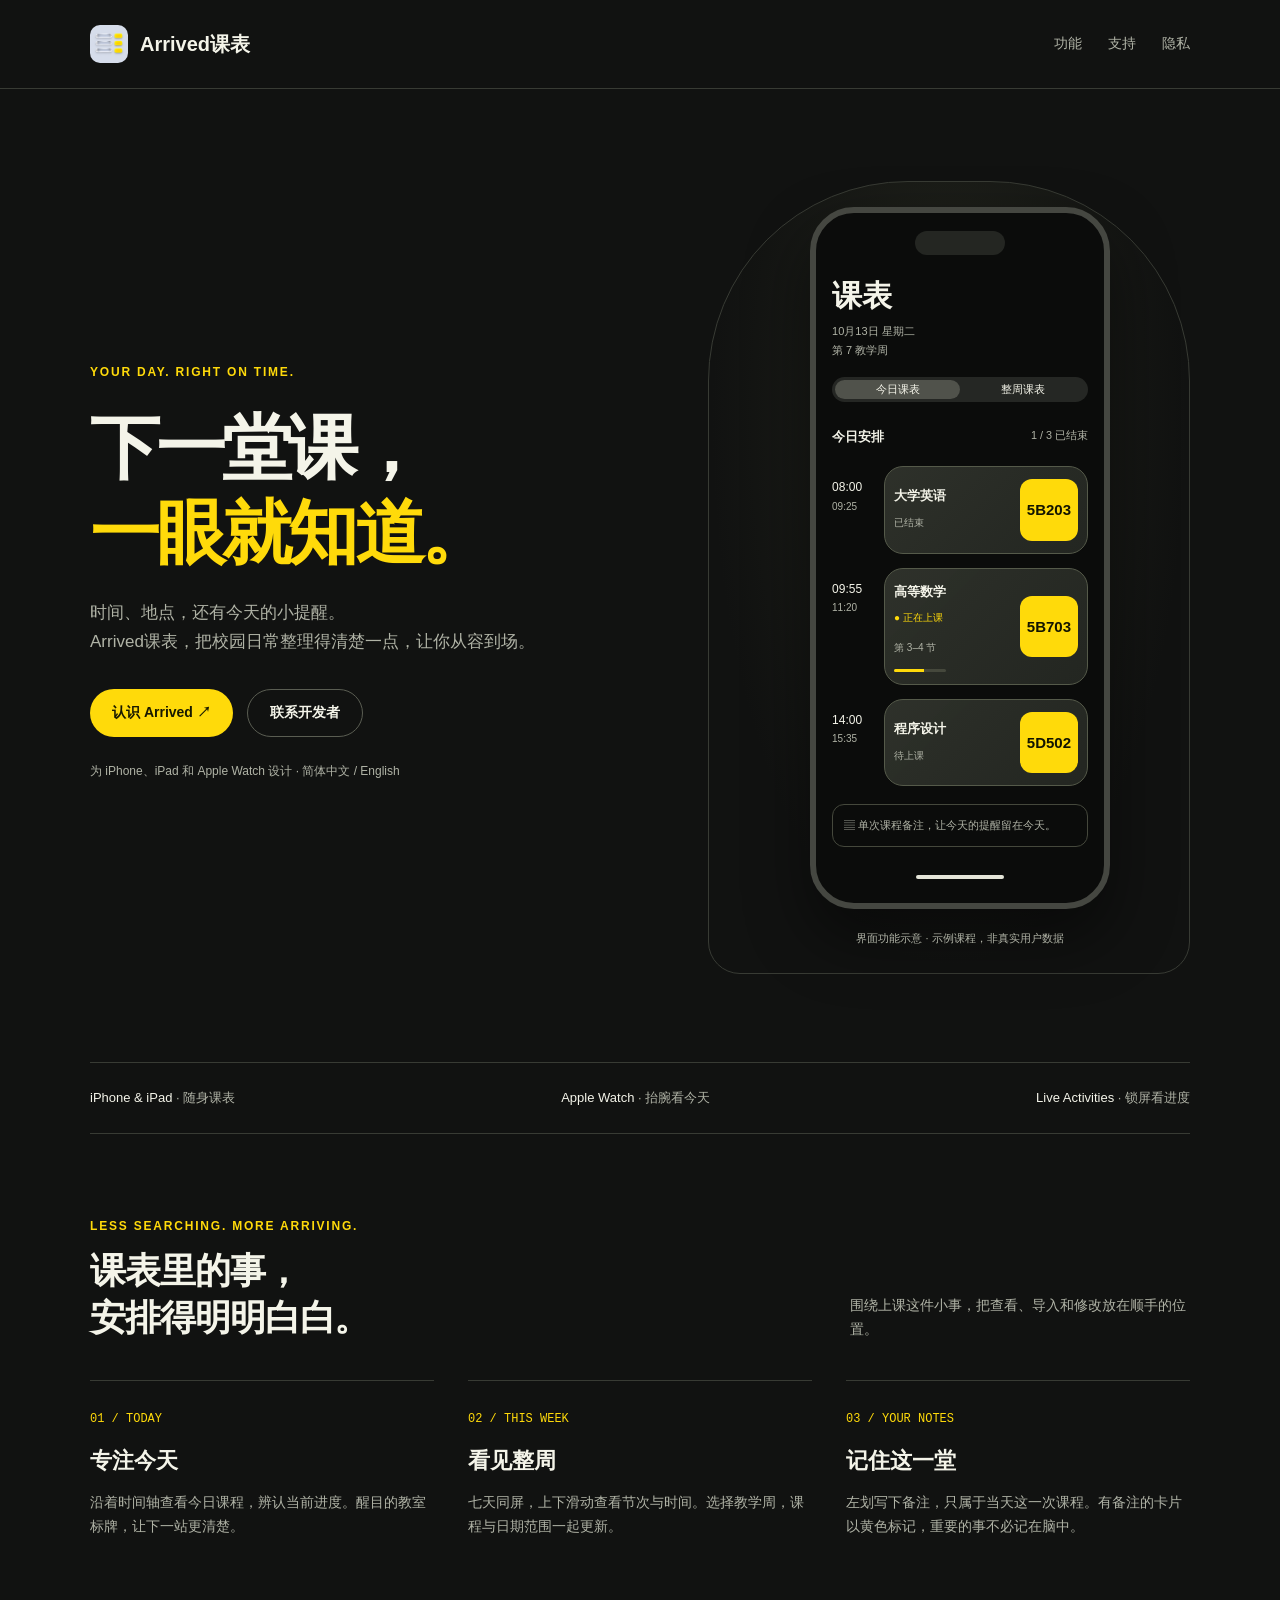
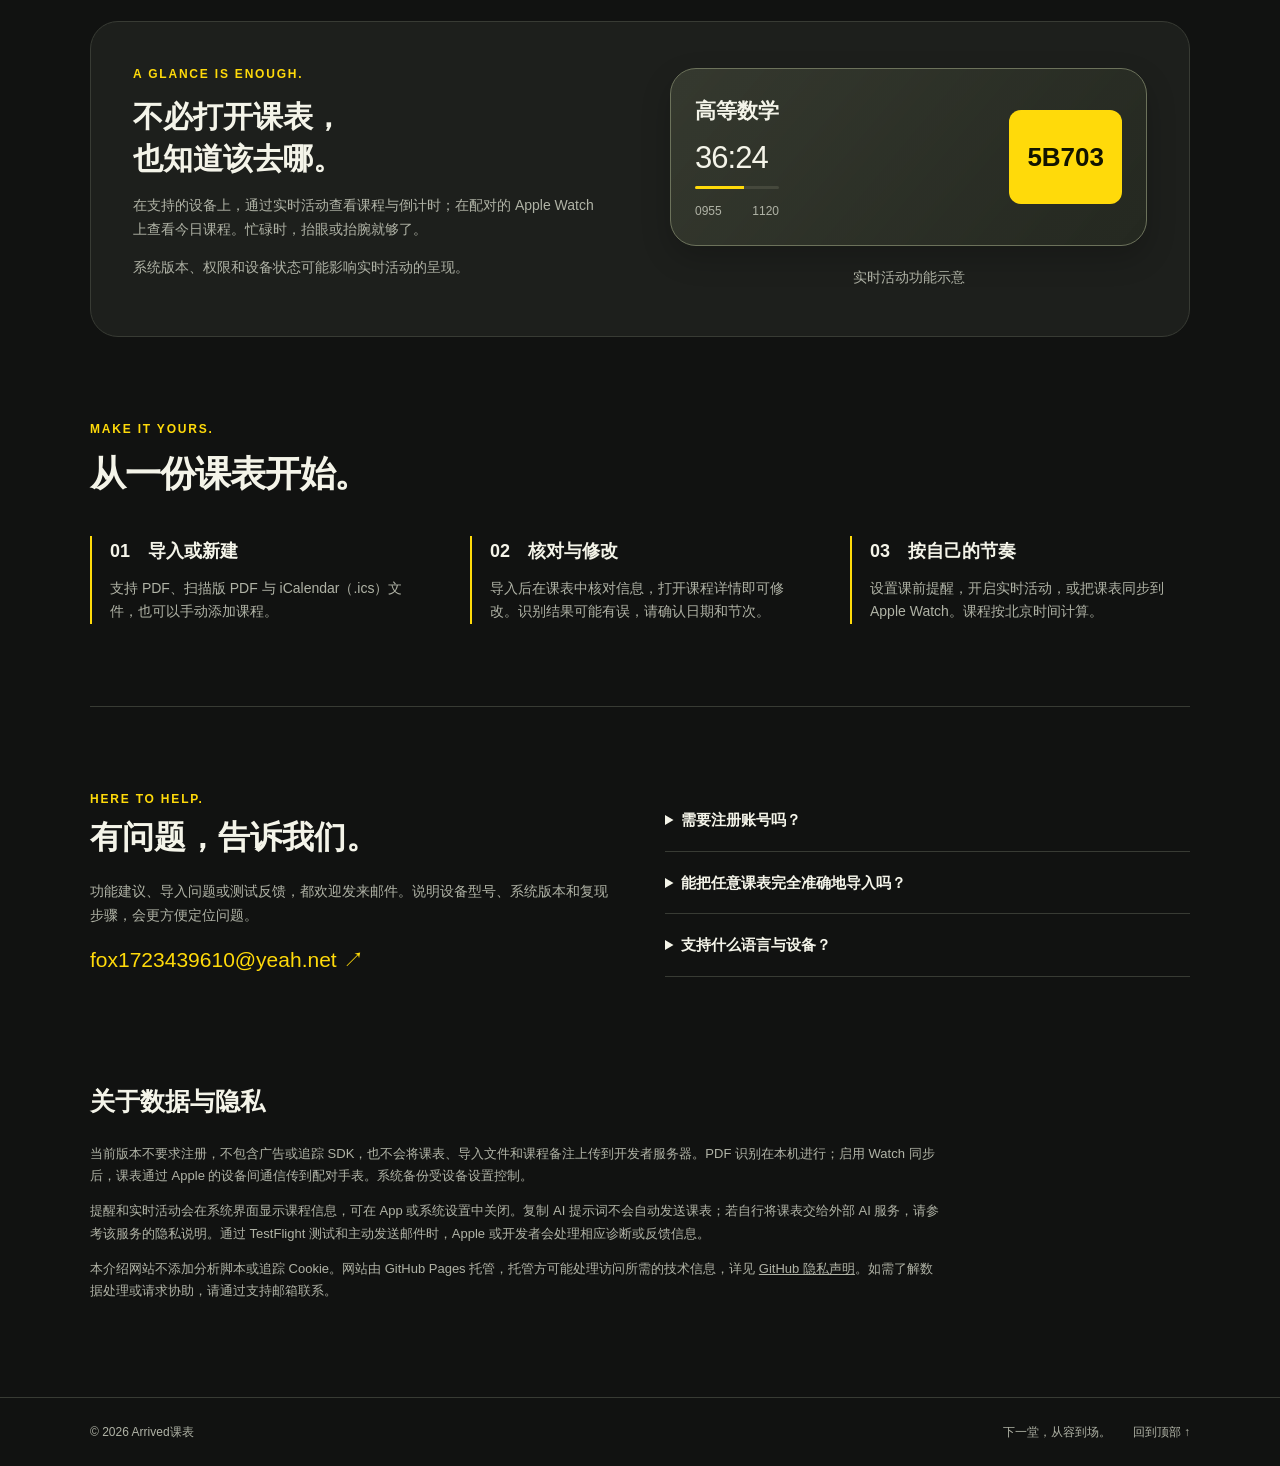
==== index.html @ c78606ca "Publish Arrived timetable website" ====
<!doctype html>
<html lang="zh-CN">
<head>
<meta charset="utf-8"><meta name="viewport" content="width=device-width,initial-scale=1">
<title>Arrived课表 — 每一堂，都从容到场</title>
<meta name="description" content="Arrived课表，为 iPhone、iPad 与 Apple Watch 设计。今日课程、整周课表、PDF / ICS 导入、实时活动与单次课程备注。">
<meta name="theme-color" content="#111211"><meta property="og:title" content="Arrived课表"><meta property="og:description" content="下一堂课，一眼就知道。为你的校园日常而设计。"><meta property="og:type" content="website">
<link rel="icon" href="icon.png"><link rel="apple-touch-icon" href="icon.png">
<style>
:root{color-scheme:dark;--bg:#111211;--surface:#1d1f1c;--text:#f4f4e9;--muted:#b0b3a6;--yellow:#ffda0a;--line:#383b34}*{box-sizing:border-box}html{scroll-behavior:smooth;scroll-padding-top:88px}body{margin:0;background:var(--bg);color:var(--text);font-family:-apple-system,BlinkMacSystemFont,"Segoe UI","PingFang SC",sans-serif;line-height:1.7}a{color:inherit;text-decoration:none}button,a{-webkit-tap-highlight-color:transparent}a:focus-visible,button:focus-visible{outline:3px solid var(--yellow);outline-offset:5px}header{border-bottom:1px solid var(--line)}.wrap{max-width:1180px;margin:auto;padding:0 40px}nav{display:flex;justify-content:space-between;align-items:center;min-height:88px;gap:20px}.brand{display:flex;align-items:center;gap:12px;font-weight:750;font-size:20px;white-space:nowrap}.brand img{width:38px;height:38px;border-radius:10px}.links{display:flex;gap:26px;font-size:14px;color:var(--muted)}.links a:hover{color:var(--yellow)}.hero{display:grid;grid-template-columns:1.15fr 1fr;gap:64px;align-items:center;padding-top:92px;padding-bottom:88px}.eyebrow{text-transform:uppercase;letter-spacing:.15em;font-size:12px;color:var(--yellow);font-weight:650}.hero h1{font-size:clamp(42px,5.5vw,72px);line-height:1.2;letter-spacing:-.055em;margin:24px 0}.hero h1 span{color:var(--yellow)}.intro{max-width:480px;font-size:17px;color:var(--muted);margin:0 0 32px}.actions{display:flex;gap:14px;flex-wrap:wrap;align-items:center}.button{display:inline-flex;justify-content:center;align-items:center;min-height:48px;padding:10px 22px;border-radius:30px;background:var(--yellow);color:#181900;font-size:14px;font-weight:700}.button.secondary{background:none;border:1px solid #5a5d52;color:var(--text)}.available{color:var(--muted);font-size:12px;margin-top:24px}.visual{position:relative;padding:26px 0 26px 22px}.visual:before{content:"";position:absolute;inset:0;border:1px solid var(--line);border-radius:200px 200px 32px 32px;background:radial-gradient(ellipse at 50% 30%,#43473355,transparent 70%)}.phone{position:relative;width:300px;max-width:100%;margin:auto;border:6px solid #454741;border-radius:44px;background:#0b0c0b;padding:18px 16px 24px;box-shadow:0 30px 65px #0007}.island{width:90px;height:24px;margin:0 auto 24px;border-radius:16px;background:#242622}.phone h2{font-size:30px;line-height:1.1;margin:0 0 10px}.date{font-size:11px;color:var(--muted)}.tabs{display:flex;background:#252724;border-radius:14px;font-size:11px;text-align:center;margin:18px 0 24px;padding:3px}.tabs span{flex:1}.tabs span:first-child{background:#50524b;border-radius:12px}.day-title{display:flex;justify-content:space-between;font-size:13px;margin-bottom:18px}.day-title small{color:var(--muted)}.lesson{display:grid;grid-template-columns:43px 1fr;gap:9px;margin-bottom:14px}.time{font-size:12px;position:relative;padding-top:11px}.time small{display:block;font-size:10px;color:var(--muted)}.course{border:1px solid #555a4a;border-radius:19px;background:linear-gradient(135deg,#30332cf0,#232621);padding:12px 9px;display:flex;gap:8px;align-items:center}.course strong{font-size:13px;display:block}.course small{font-size:10px;color:var(--muted)}.state{font-size:10px;color:var(--yellow);margin:6px 0}.gate{margin-left:auto;background:var(--yellow);color:#121400;border-radius:12px;padding:18px 7px;font-weight:800;font-size:15px;font-variant-numeric:tabular-nums}.progress{height:3px;border-radius:5px;background:#45483c;margin-top:10px;overflow:hidden}.progress:after{content:"";display:block;width:58%;height:100%;background:var(--yellow)}.note{padding:11px;border:1px solid #45483c;border-radius:12px;font-size:11px;color:var(--muted);margin:18px 0}.homebar{width:88px;height:4px;background:#e4e5d9;border-radius:4px;margin:28px auto 0}.caption{position:relative;text-align:center;color:var(--muted);font-size:11px;margin:20px 0 0}.platforms{display:flex;justify-content:space-between;border-top:1px solid var(--line);border-bottom:1px solid var(--line);padding:24px 0;color:var(--muted);font-size:13px;gap:16px;flex-wrap:wrap}.platforms b{color:var(--text);font-weight:500}section{padding:82px 0}.section-head{display:flex;align-items:end;justify-content:space-between;gap:40px;margin-bottom:38px}.section-head h2{font-size:36px;line-height:1.3;letter-spacing:-.03em;margin:12px 0 0}.section-head p{max-width:340px;color:var(--muted);font-size:14px;margin:0}.features{display:grid;grid-template-columns:repeat(3,1fr);gap:34px}.feature{border-top:1px solid var(--line);padding-top:22px}.num{font-size:12px;color:var(--yellow);font-family:monospace}.feature h3{font-size:22px;margin:12px 0}.feature p{font-size:14px;color:var(--muted);margin:0}.activity{display:grid;grid-template-columns:1fr 1fr;gap:60px;align-items:center;background:var(--surface);border:1px solid var(--line);padding:42px;border-radius:28px}.activity h2{font-size:30px;line-height:1.4;margin:12px 0}.activity p{color:var(--muted);font-size:14px}.ticket{background:linear-gradient(130deg,#454a3b99,#242820);border:1px solid #6c725b;border-radius:26px;padding:24px;box-shadow:0 12px 30px #0003}.ticket-top{display:flex;gap:16px;align-items:center}.ticket strong{font-size:21px}.ticket .gate{font-size:26px;padding:25px 18px}.countdown{font-size:31px;letter-spacing:-.03em;line-height:1.2;margin-top:10px;font-variant-numeric:tabular-nums}.ticket-bottom{font-size:12px;display:flex;justify-content:space-between;color:var(--muted);margin-top:12px}.steps{list-style:none;margin:0;padding:0;display:grid;grid-template-columns:repeat(3,1fr);gap:40px}.steps li{padding-left:18px;border-left:2px solid var(--yellow)}.steps h3{font-size:18px;margin:0 0 10px}.steps p{color:var(--muted);font-size:14px;margin:0}.support{border-top:1px solid var(--line);display:grid;grid-template-columns:1fr 1fr;gap:50px}.support h2{font-size:32px;margin:0 0 16px}.support p{color:var(--muted);font-size:14px}.support a.email{display:inline-block;color:var(--yellow);font-size:clamp(15px,2vw,21px);overflow-wrap:anywhere}details{border-bottom:1px solid var(--line);padding:18px 0}summary{cursor:pointer;font-size:15px;font-weight:600}details p{margin-bottom:0}.privacy{padding-top:0;max-width:850px}.privacy h2{font-size:25px}.privacy p{font-size:13px;color:var(--muted)}footer{border-top:1px solid var(--line);padding:24px 0;color:var(--muted);font-size:12px}.foot{display:flex;justify-content:space-between;gap:20px;flex-wrap:wrap}@media(max-width:800px){.wrap{padding:0 22px}.hero{grid-template-columns:1fr;padding-top:55px;gap:35px}.visual{padding-left:0}.hero h1{font-size:49px}.features,.steps{grid-template-columns:1fr;gap:28px}.activity{grid-template-columns:1fr;padding:25px;gap:22px}.section-head{display:block}.section-head p{margin-top:20px}.support{grid-template-columns:1fr;gap:25px}.links{gap:15px}.brand{font-size:17px}section{padding:55px 0}.phone{width:300px}.section-head h2{font-size:30px}}@media(prefers-reduced-motion:reduce){html{scroll-behavior:auto}}
</style>
</head>
<body>
<header><nav class="wrap" aria-label="主导航"><a class="brand" href="#"><img src="icon.png" width="38" height="38" alt="">Arrived课表</a><div class="links"><a href="#features">功能</a><a href="#support">支持</a><a href="#privacy">隐私</a></div></nav></header>
<main class="wrap">
<div class="hero"><div><div class="eyebrow">Your day. Right on time.</div><h1>下一堂课，<br><span>一眼就知道。</span></h1><p class="intro">时间、地点，还有今天的小提醒。<br>Arrived课表，把校园日常整理得清楚一点，让你从容到场。</p><div class="actions"><a class="button" href="#features">认识 Arrived ↗</a><a class="button secondary" href="mailto:fox1723439610@yeah.net">联系开发者</a></div><p class="available">为 iPhone、iPad 和 Apple Watch 设计 · 简体中文 / English</p></div>
<div class="visual"><div class="phone" role="img" aria-label="今日课表功能示意：课程时间轴、黄色教室标牌及课程进度"><div class="island"></div><h2>课表</h2><div class="date">10月13日 星期二<br>第 7 教学周</div><div class="tabs"><span>今日课表</span><span>整周课表</span></div><div class="day-title"><b>今日安排</b><small>1 / 3 已结束</small></div><div class="lesson"><div class="time">08:00<small>09:25</small></div><div class="course"><div><strong>大学英语</strong><small>已结束</small></div><div class="gate">5B203</div></div></div><div class="lesson"><div class="time">09:55<small>11:20</small></div><div class="course"><div><strong>高等数学</strong><div class="state">● 正在上课</div><small>第 3–4 节</small><div class="progress"></div></div><div class="gate">5B703</div></div></div><div class="lesson"><div class="time">14:00<small>15:35</small></div><div class="course"><div><strong>程序设计</strong><small>待上课</small></div><div class="gate">5D502</div></div></div><div class="note">▤ 单次课程备注，让今天的提醒留在今天。</div><div class="homebar"></div></div><p class="caption">界面功能示意 · 示例课程，非真实用户数据</p></div></div>
<div class="platforms"><span><b>iPhone & iPad</b> · 随身课表</span><span><b>Apple Watch</b> · 抬腕看今天</span><span><b>Live Activities</b> · 锁屏看进度</span></div>
<section id="features"><div class="section-head"><div><div class="eyebrow">Less searching. More arriving.</div><h2>课表里的事，<br>安排得明明白白。</h2></div><p>围绕上课这件小事，把查看、导入和修改放在顺手的位置。</p></div><div class="features"><article class="feature"><span class="num">01 / TODAY</span><h3>专注今天</h3><p>沿着时间轴查看今日课程，辨认当前进度。醒目的教室标牌，让下一站更清楚。</p></article><article class="feature"><span class="num">02 / THIS WEEK</span><h3>看见整周</h3><p>七天同屏，上下滑动查看节次与时间。选择教学周，课程与日期范围一起更新。</p></article><article class="feature"><span class="num">03 / YOUR NOTES</span><h3>记住这一堂</h3><p>左划写下备注，只属于当天这一次课程。有备注的卡片以黄色标记，重要的事不必记在脑中。</p></article></div></section>
<div class="activity"><div><div class="eyebrow">A glance is enough.</div><h2>不必打开课表，<br>也知道该去哪。</h2><p>在支持的设备上，通过实时活动查看课程与倒计时；在配对的 Apple Watch 上查看今日课程。忙碌时，抬眼或抬腕就够了。</p><p>系统版本、权限和设备状态可能影响实时活动的呈现。</p></div><div><div class="ticket" role="img" aria-label="实时活动示意，高等数学，教室 5B703"><div class="ticket-top"><div><strong>高等数学</strong><div class="countdown">36:24</div><div class="progress"></div><div class="ticket-bottom"><span>0955</span><span>1120</span></div></div><div class="gate">5B703</div></div></div><p class="caption">实时活动功能示意</p></div></div>
<section><div class="section-head"><div><div class="eyebrow">Make it yours.</div><h2>从一份课表开始。</h2></div></div><ol class="steps"><li><h3>01　导入或新建</h3><p>支持 PDF、扫描版 PDF 与 iCalendar（.ics）文件，也可以手动添加课程。</p></li><li><h3>02　核对与修改</h3><p>导入后在课表中核对信息，打开课程详情即可修改。识别结果可能有误，请确认日期和节次。</p></li><li><h3>03　按自己的节奏</h3><p>设置课前提醒，开启实时活动，或把课表同步到 Apple Watch。课程按北京时间计算。</p></li></ol></section>
<section id="support" class="support"><div><div class="eyebrow">Here to help.</div><h2>有问题，告诉我们。</h2><p>功能建议、导入问题或测试反馈，都欢迎发来邮件。说明设备型号、系统版本和复现步骤，会更方便定位问题。</p><a class="email" href="mailto:fox1723439610@yeah.net">fox1723439610@yeah.net ↗</a></div><div><details><summary>需要注册账号吗？</summary><p>不需要。课表与备注保存在设备本地，核心功能无需登录。</p></details><details><summary>能把任意课表完全准确地导入吗？</summary><p>不同文件的表格结构和清晰度会影响识别。请在导入后核对课程、星期、教学周、节次和教室，必要时直接修改。</p></details><details><summary>支持什么语言与设备？</summary><p>App 支持简体中文与英文，并跟随系统语言。支持 iOS / iPadOS 17 及以上，Apple Watch 需要 watchOS 10 及以上和配对的 iPhone。部分视觉效果与实时活动能力因系统版本而异。</p></details></div></section>
<section id="privacy" class="privacy"><h2>关于数据与隐私</h2><p>当前版本不要求注册，不包含广告或追踪 SDK，也不会将课表、导入文件和课程备注上传到开发者服务器。PDF 识别在本机进行；启用 Watch 同步后，课表通过 Apple 的设备间通信传到配对手表。系统备份受设备设置控制。</p><p>提醒和实时活动会在系统界面显示课程信息，可在 App 或系统设置中关闭。复制 AI 提示词不会自动发送课表；若自行将课表交给外部 AI 服务，请参考该服务的隐私说明。通过 TestFlight 测试和主动发送邮件时，Apple 或开发者会处理相应诊断或反馈信息。</p><p>本介绍网站不添加分析脚本或追踪 Cookie。网站由 GitHub Pages 托管，托管方可能处理访问所需的技术信息，详见 <a href="https://docs.github.com/en/site-policy/privacy-policies/github-general-privacy-statement" style="text-decoration:underline">GitHub 隐私声明</a>。如需了解数据处理或请求协助，请通过支持邮箱联系。</p></section>
</main><footer><div class="wrap foot"><span>© 2026 Arrived课表</span><span>下一堂，从容到场。<a href="#" style="margin-left:22px">回到顶部 ↑</a></span></div></footer>
</body></html>
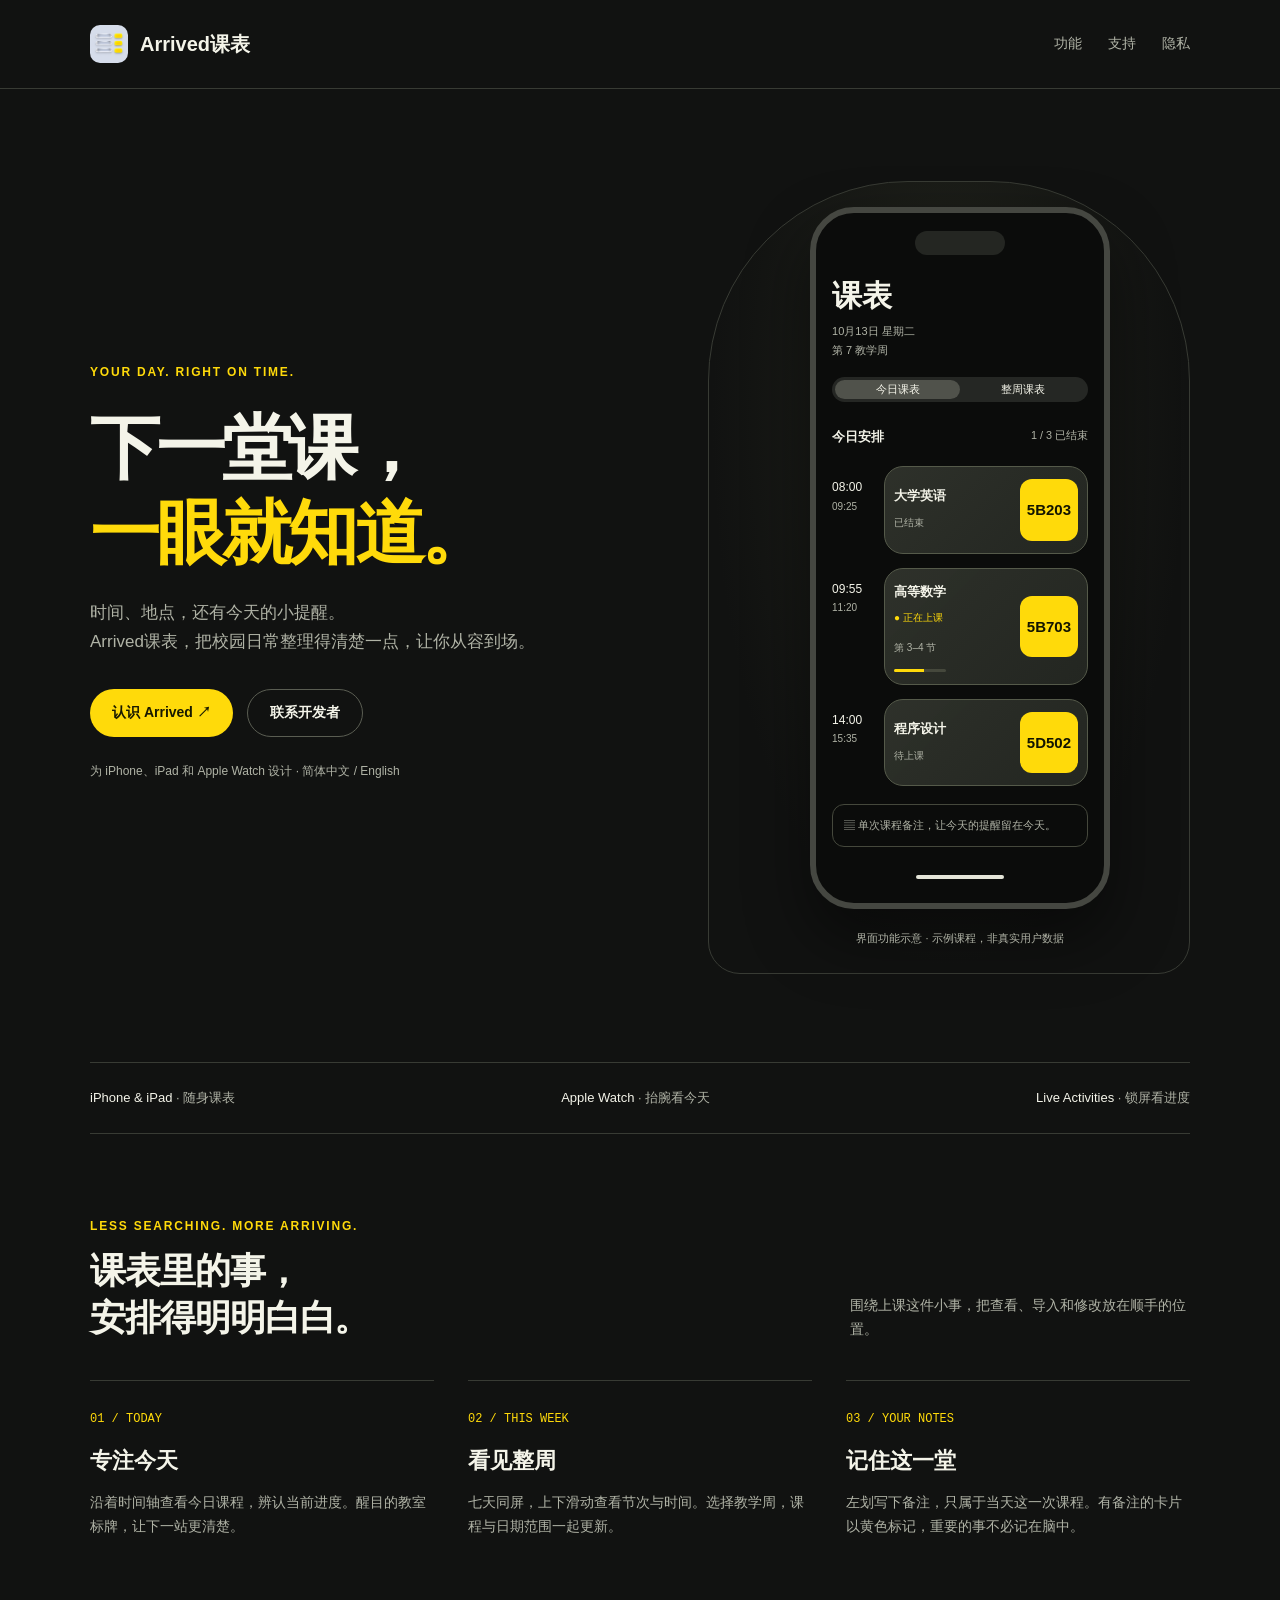
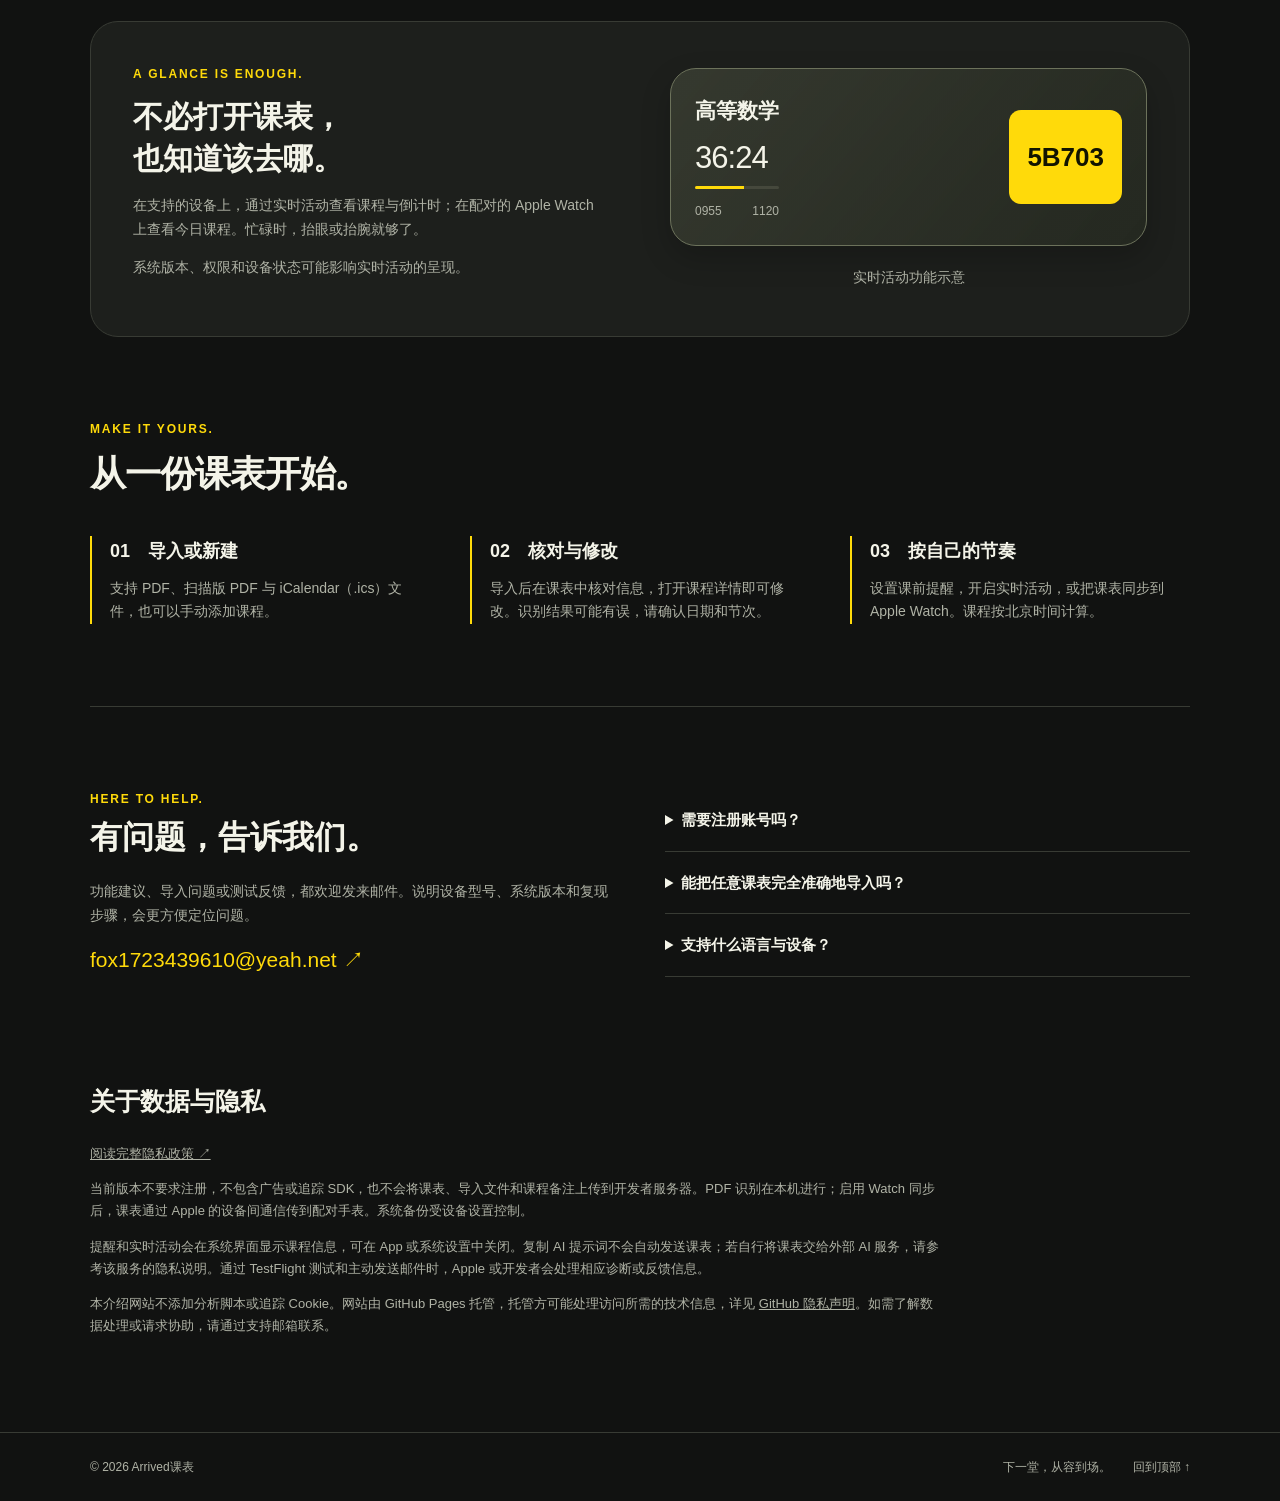
==== commit e8fbf9f0: "Add standalone privacy policy page" ====
--- a/index.html
+++ b/index.html
@@ -11,7 +11,7 @@
 </style>
 </head>
 <body>
-<header><nav class="wrap" aria-label="主导航"><a class="brand" href="#"><img src="icon.png" width="38" height="38" alt="">Arrived课表</a><div class="links"><a href="#features">功能</a><a href="#support">支持</a><a href="#privacy">隐私</a></div></nav></header>
+<header><nav class="wrap" aria-label="主导航"><a class="brand" href="#"><img src="icon.png" width="38" height="38" alt="">Arrived课表</a><div class="links"><a href="#features">功能</a><a href="#support">支持</a><a href="privacy.html">隐私</a></div></nav></header>
 <main class="wrap">
 <div class="hero"><div><div class="eyebrow">Your day. Right on time.</div><h1>下一堂课，<br><span>一眼就知道。</span></h1><p class="intro">时间、地点，还有今天的小提醒。<br>Arrived课表，把校园日常整理得清楚一点，让你从容到场。</p><div class="actions"><a class="button" href="#features">认识 Arrived ↗</a><a class="button secondary" href="mailto:fox1723439610@yeah.net">联系开发者</a></div><p class="available">为 iPhone、iPad 和 Apple Watch 设计 · 简体中文 / English</p></div>
 <div class="visual"><div class="phone" role="img" aria-label="今日课表功能示意：课程时间轴、黄色教室标牌及课程进度"><div class="island"></div><h2>课表</h2><div class="date">10月13日 星期二<br>第 7 教学周</div><div class="tabs"><span>今日课表</span><span>整周课表</span></div><div class="day-title"><b>今日安排</b><small>1 / 3 已结束</small></div><div class="lesson"><div class="time">08:00<small>09:25</small></div><div class="course"><div><strong>大学英语</strong><small>已结束</small></div><div class="gate">5B203</div></div></div><div class="lesson"><div class="time">09:55<small>11:20</small></div><div class="course"><div><strong>高等数学</strong><div class="state">● 正在上课</div><small>第 3–4 节</small><div class="progress"></div></div><div class="gate">5B703</div></div></div><div class="lesson"><div class="time">14:00<small>15:35</small></div><div class="course"><div><strong>程序设计</strong><small>待上课</small></div><div class="gate">5D502</div></div></div><div class="note">▤ 单次课程备注，让今天的提醒留在今天。</div><div class="homebar"></div></div><p class="caption">界面功能示意 · 示例课程，非真实用户数据</p></div></div>
@@ -20,6 +20,6 @@
 <div class="activity"><div><div class="eyebrow">A glance is enough.</div><h2>不必打开课表，<br>也知道该去哪。</h2><p>在支持的设备上，通过实时活动查看课程与倒计时；在配对的 Apple Watch 上查看今日课程。忙碌时，抬眼或抬腕就够了。</p><p>系统版本、权限和设备状态可能影响实时活动的呈现。</p></div><div><div class="ticket" role="img" aria-label="实时活动示意，高等数学，教室 5B703"><div class="ticket-top"><div><strong>高等数学</strong><div class="countdown">36:24</div><div class="progress"></div><div class="ticket-bottom"><span>0955</span><span>1120</span></div></div><div class="gate">5B703</div></div></div><p class="caption">实时活动功能示意</p></div></div>
 <section><div class="section-head"><div><div class="eyebrow">Make it yours.</div><h2>从一份课表开始。</h2></div></div><ol class="steps"><li><h3>01　导入或新建</h3><p>支持 PDF、扫描版 PDF 与 iCalendar（.ics）文件，也可以手动添加课程。</p></li><li><h3>02　核对与修改</h3><p>导入后在课表中核对信息，打开课程详情即可修改。识别结果可能有误，请确认日期和节次。</p></li><li><h3>03　按自己的节奏</h3><p>设置课前提醒，开启实时活动，或把课表同步到 Apple Watch。课程按北京时间计算。</p></li></ol></section>
 <section id="support" class="support"><div><div class="eyebrow">Here to help.</div><h2>有问题，告诉我们。</h2><p>功能建议、导入问题或测试反馈，都欢迎发来邮件。说明设备型号、系统版本和复现步骤，会更方便定位问题。</p><a class="email" href="mailto:fox1723439610@yeah.net">fox1723439610@yeah.net ↗</a></div><div><details><summary>需要注册账号吗？</summary><p>不需要。课表与备注保存在设备本地，核心功能无需登录。</p></details><details><summary>能把任意课表完全准确地导入吗？</summary><p>不同文件的表格结构和清晰度会影响识别。请在导入后核对课程、星期、教学周、节次和教室，必要时直接修改。</p></details><details><summary>支持什么语言与设备？</summary><p>App 支持简体中文与英文，并跟随系统语言。支持 iOS / iPadOS 17 及以上，Apple Watch 需要 watchOS 10 及以上和配对的 iPhone。部分视觉效果与实时活动能力因系统版本而异。</p></details></div></section>
-<section id="privacy" class="privacy"><h2>关于数据与隐私</h2><p>当前版本不要求注册，不包含广告或追踪 SDK，也不会将课表、导入文件和课程备注上传到开发者服务器。PDF 识别在本机进行；启用 Watch 同步后，课表通过 Apple 的设备间通信传到配对手表。系统备份受设备设置控制。</p><p>提醒和实时活动会在系统界面显示课程信息，可在 App 或系统设置中关闭。复制 AI 提示词不会自动发送课表；若自行将课表交给外部 AI 服务，请参考该服务的隐私说明。通过 TestFlight 测试和主动发送邮件时，Apple 或开发者会处理相应诊断或反馈信息。</p><p>本介绍网站不添加分析脚本或追踪 Cookie。网站由 GitHub Pages 托管，托管方可能处理访问所需的技术信息，详见 <a href="https://docs.github.com/en/site-policy/privacy-policies/github-general-privacy-statement" style="text-decoration:underline">GitHub 隐私声明</a>。如需了解数据处理或请求协助，请通过支持邮箱联系。</p></section>
+<section id="privacy" class="privacy"><h2>关于数据与隐私</h2><p><a href="privacy.html" style="text-decoration:underline">阅读完整隐私政策 ↗</a></p><p>当前版本不要求注册，不包含广告或追踪 SDK，也不会将课表、导入文件和课程备注上传到开发者服务器。PDF 识别在本机进行；启用 Watch 同步后，课表通过 Apple 的设备间通信传到配对手表。系统备份受设备设置控制。</p><p>提醒和实时活动会在系统界面显示课程信息，可在 App 或系统设置中关闭。复制 AI 提示词不会自动发送课表；若自行将课表交给外部 AI 服务，请参考该服务的隐私说明。通过 TestFlight 测试和主动发送邮件时，Apple 或开发者会处理相应诊断或反馈信息。</p><p>本介绍网站不添加分析脚本或追踪 Cookie。网站由 GitHub Pages 托管，托管方可能处理访问所需的技术信息，详见 <a href="https://docs.github.com/en/site-policy/privacy-policies/github-general-privacy-statement" style="text-decoration:underline">GitHub 隐私声明</a>。如需了解数据处理或请求协助，请通过支持邮箱联系。</p></section>
 </main><footer><div class="wrap foot"><span>© 2026 Arrived课表</span><span>下一堂，从容到场。<a href="#" style="margin-left:22px">回到顶部 ↑</a></span></div></footer>
 </body></html>
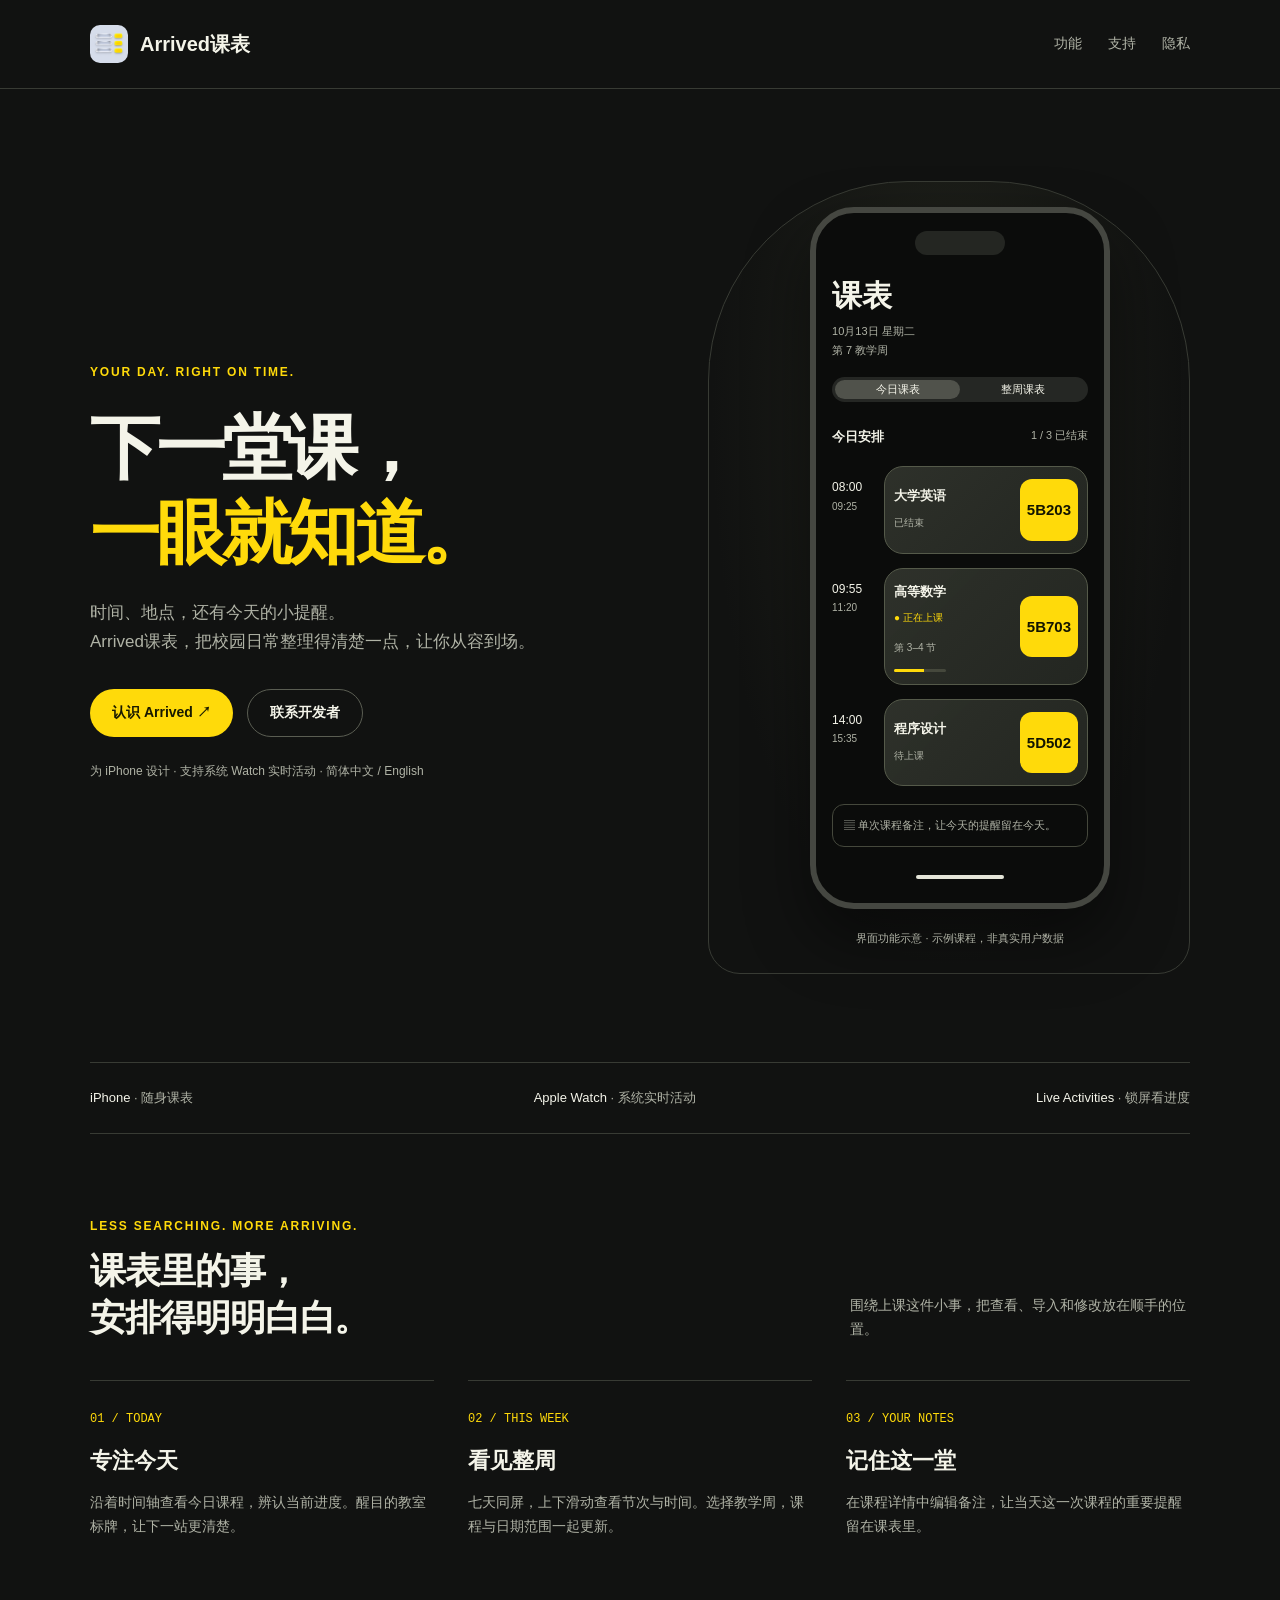
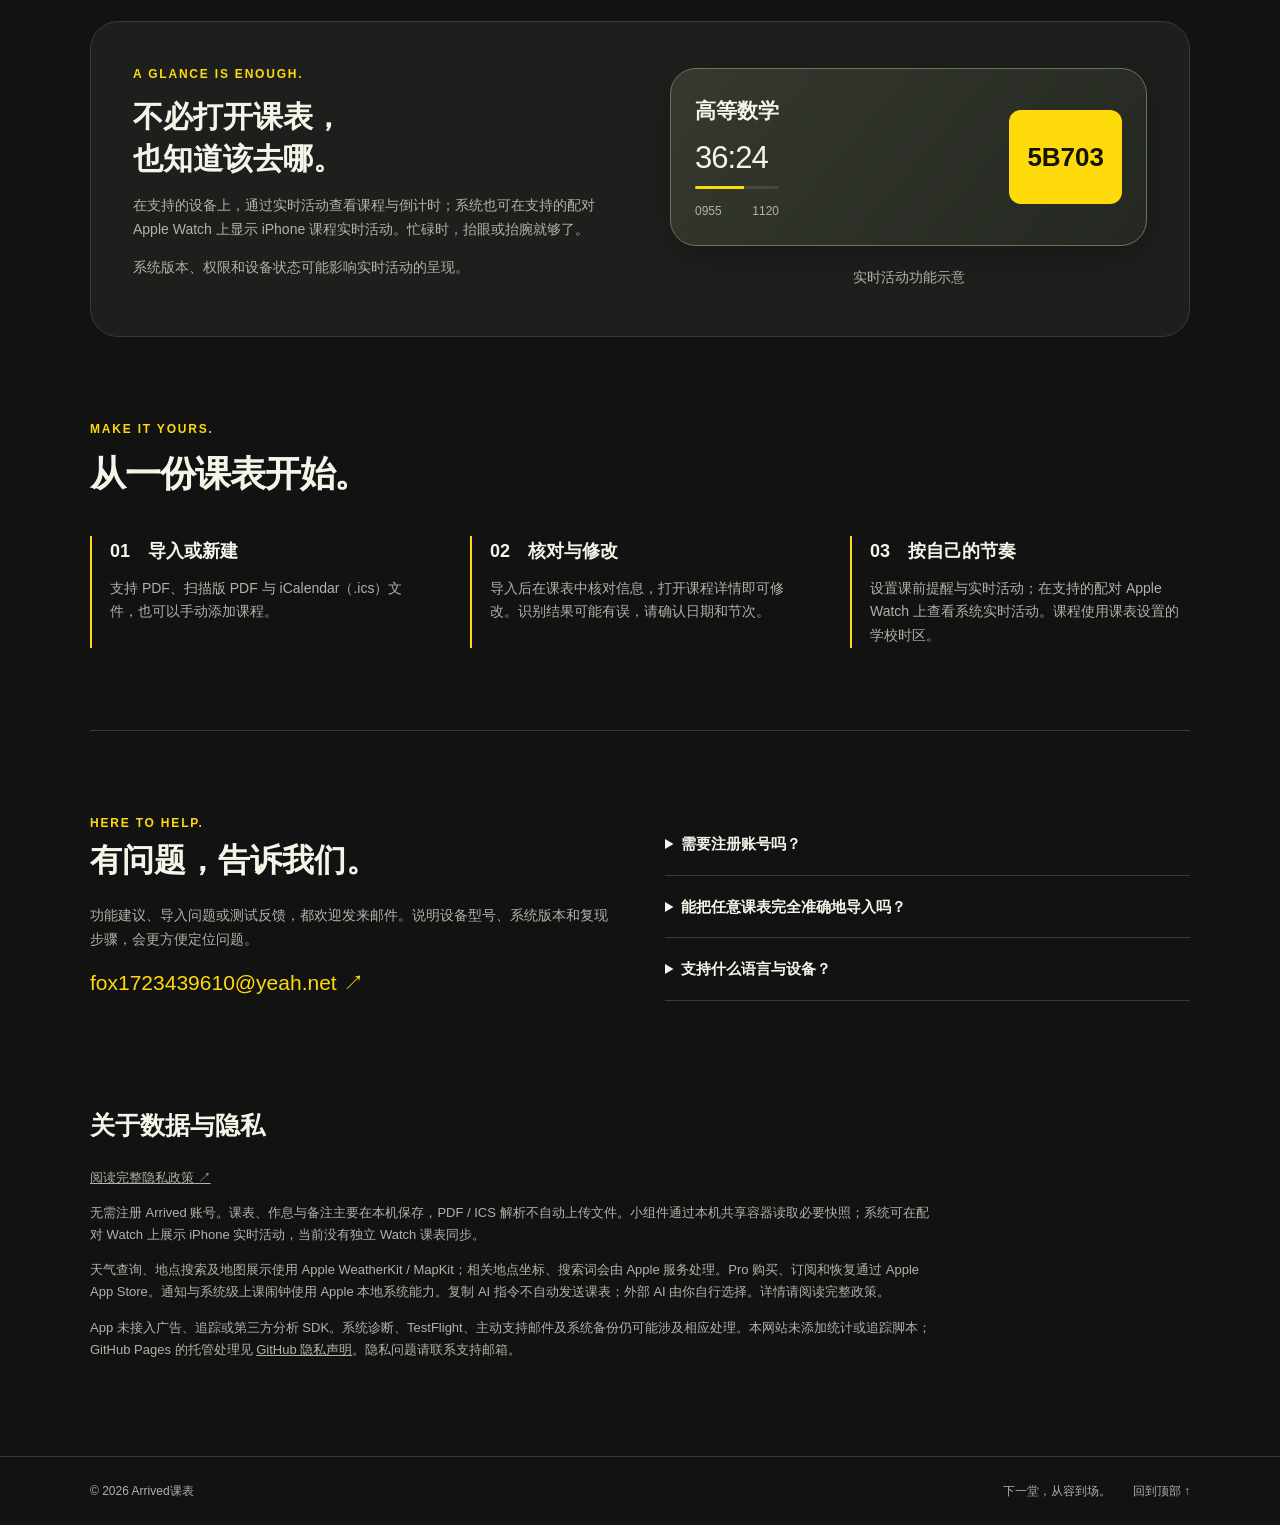
==== commit 02e6acea: "docs(privacy): align public policy with the current Arrived iPhone release" ====
--- a/index.html
+++ b/index.html
@@ -3,23 +3,23 @@
 <head>
 <meta charset="utf-8"><meta name="viewport" content="width=device-width,initial-scale=1">
 <title>Arrived课表 — 每一堂，都从容到场</title>
-<meta name="description" content="Arrived课表，为 iPhone、iPad 与 Apple Watch 设计。今日课程、整周课表、PDF / ICS 导入、实时活动与单次课程备注。">
+<meta name="description" content="Arrived课表，为 iPhone 设计。今日课程、整周课表、PDF / ICS 导入、系统实时活动与课程备注。">
 <meta name="theme-color" content="#111211"><meta property="og:title" content="Arrived课表"><meta property="og:description" content="下一堂课，一眼就知道。为你的校园日常而设计。"><meta property="og:type" content="website">
 <link rel="icon" href="icon.png"><link rel="apple-touch-icon" href="icon.png">
 <style>
-:root{color-scheme:dark;--bg:#111211;--surface:#1d1f1c;--text:#f4f4e9;--muted:#b0b3a6;--yellow:#ffda0a;--line:#383b34}*{box-sizing:border-box}html{scroll-behavior:smooth;scroll-padding-top:88px}body{margin:0;background:var(--bg);color:var(--text);font-family:-apple-system,BlinkMacSystemFont,"Segoe UI","PingFang SC",sans-serif;line-height:1.7}a{color:inherit;text-decoration:none}button,a{-webkit-tap-highlight-color:transparent}a:focus-visible,button:focus-visible{outline:3px solid var(--yellow);outline-offset:5px}header{border-bottom:1px solid var(--line)}.wrap{max-width:1180px;margin:auto;padding:0 40px}nav{display:flex;justify-content:space-between;align-items:center;min-height:88px;gap:20px}.brand{display:flex;align-items:center;gap:12px;font-weight:750;font-size:20px;white-space:nowrap}.brand img{width:38px;height:38px;border-radius:10px}.links{display:flex;gap:26px;font-size:14px;color:var(--muted)}.links a:hover{color:var(--yellow)}.hero{display:grid;grid-template-columns:1.15fr 1fr;gap:64px;align-items:center;padding-top:92px;padding-bottom:88px}.eyebrow{text-transform:uppercase;letter-spacing:.15em;font-size:12px;color:var(--yellow);font-weight:650}.hero h1{font-size:clamp(42px,5.5vw,72px);line-height:1.2;letter-spacing:-.055em;margin:24px 0}.hero h1 span{color:var(--yellow)}.intro{max-width:480px;font-size:17px;color:var(--muted);margin:0 0 32px}.actions{display:flex;gap:14px;flex-wrap:wrap;align-items:center}.button{display:inline-flex;justify-content:center;align-items:center;min-height:48px;padding:10px 22px;border-radius:30px;background:var(--yellow);color:#181900;font-size:14px;font-weight:700}.button.secondary{background:none;border:1px solid #5a5d52;color:var(--text)}.available{color:var(--muted);font-size:12px;margin-top:24px}.visual{position:relative;padding:26px 0 26px 22px}.visual:before{content:"";position:absolute;inset:0;border:1px solid var(--line);border-radius:200px 200px 32px 32px;background:radial-gradient(ellipse at 50% 30%,#43473355,transparent 70%)}.phone{position:relative;width:300px;max-width:100%;margin:auto;border:6px solid #454741;border-radius:44px;background:#0b0c0b;padding:18px 16px 24px;box-shadow:0 30px 65px #0007}.island{width:90px;height:24px;margin:0 auto 24px;border-radius:16px;background:#242622}.phone h2{font-size:30px;line-height:1.1;margin:0 0 10px}.date{font-size:11px;color:var(--muted)}.tabs{display:flex;background:#252724;border-radius:14px;font-size:11px;text-align:center;margin:18px 0 24px;padding:3px}.tabs span{flex:1}.tabs span:first-child{background:#50524b;border-radius:12px}.day-title{display:flex;justify-content:space-between;font-size:13px;margin-bottom:18px}.day-title small{color:var(--muted)}.lesson{display:grid;grid-template-columns:43px 1fr;gap:9px;margin-bottom:14px}.time{font-size:12px;position:relative;padding-top:11px}.time small{display:block;font-size:10px;color:var(--muted)}.course{border:1px solid #555a4a;border-radius:19px;background:linear-gradient(135deg,#30332cf0,#232621);padding:12px 9px;display:flex;gap:8px;align-items:center}.course strong{font-size:13px;display:block}.course small{font-size:10px;color:var(--muted)}.state{font-size:10px;color:var(--yellow);margin:6px 0}.gate{margin-left:auto;background:var(--yellow);color:#121400;border-radius:12px;padding:18px 7px;font-weight:800;font-size:15px;font-variant-numeric:tabular-nums}.progress{height:3px;border-radius:5px;background:#45483c;margin-top:10px;overflow:hidden}.progress:after{content:"";display:block;width:58%;height:100%;background:var(--yellow)}.note{padding:11px;border:1px solid #45483c;border-radius:12px;font-size:11px;color:var(--muted);margin:18px 0}.homebar{width:88px;height:4px;background:#e4e5d9;border-radius:4px;margin:28px auto 0}.caption{position:relative;text-align:center;color:var(--muted);font-size:11px;margin:20px 0 0}.platforms{display:flex;justify-content:space-between;border-top:1px solid var(--line);border-bottom:1px solid var(--line);padding:24px 0;color:var(--muted);font-size:13px;gap:16px;flex-wrap:wrap}.platforms b{color:var(--text);font-weight:500}section{padding:82px 0}.section-head{display:flex;align-items:end;justify-content:space-between;gap:40px;margin-bottom:38px}.section-head h2{font-size:36px;line-height:1.3;letter-spacing:-.03em;margin:12px 0 0}.section-head p{max-width:340px;color:var(--muted);font-size:14px;margin:0}.features{display:grid;grid-template-columns:repeat(3,1fr);gap:34px}.feature{border-top:1px solid var(--line);padding-top:22px}.num{font-size:12px;color:var(--yellow);font-family:monospace}.feature h3{font-size:22px;margin:12px 0}.feature p{font-size:14px;color:var(--muted);margin:0}.activity{display:grid;grid-template-columns:1fr 1fr;gap:60px;align-items:center;background:var(--surface);border:1px solid var(--line);padding:42px;border-radius:28px}.activity h2{font-size:30px;line-height:1.4;margin:12px 0}.activity p{color:var(--muted);font-size:14px}.ticket{background:linear-gradient(130deg,#454a3b99,#242820);border:1px solid #6c725b;border-radius:26px;padding:24px;box-shadow:0 12px 30px #0003}.ticket-top{display:flex;gap:16px;align-items:center}.ticket strong{font-size:21px}.ticket .gate{font-size:26px;padding:25px 18px}.countdown{font-size:31px;letter-spacing:-.03em;line-height:1.2;margin-top:10px;font-variant-numeric:tabular-nums}.ticket-bottom{font-size:12px;display:flex;justify-content:space-between;color:var(--muted);margin-top:12px}.steps{list-style:none;margin:0;padding:0;display:grid;grid-template-columns:repeat(3,1fr);gap:40px}.steps li{padding-left:18px;border-left:2px solid var(--yellow)}.steps h3{font-size:18px;margin:0 0 10px}.steps p{color:var(--muted);font-size:14px;margin:0}.support{border-top:1px solid var(--line);display:grid;grid-template-columns:1fr 1fr;gap:50px}.support h2{font-size:32px;margin:0 0 16px}.support p{color:var(--muted);font-size:14px}.support a.email{display:inline-block;color:var(--yellow);font-size:clamp(15px,2vw,21px);overflow-wrap:anywhere}details{border-bottom:1px solid var(--line);padding:18px 0}summary{cursor:pointer;font-size:15px;font-weight:600}details p{margin-bottom:0}.privacy{padding-top:0;max-width:850px}.privacy h2{font-size:25px}.privacy p{font-size:13px;color:var(--muted)}footer{border-top:1px solid var(--line);padding:24px 0;color:var(--muted);font-size:12px}.foot{display:flex;justify-content:space-between;gap:20px;flex-wrap:wrap}@media(max-width:800px){.wrap{padding:0 22px}.hero{grid-template-columns:1fr;padding-top:55px;gap:35px}.visual{padding-left:0}.hero h1{font-size:49px}.features,.steps{grid-template-columns:1fr;gap:28px}.activity{grid-template-columns:1fr;padding:25px;gap:22px}.section-head{display:block}.section-head p{margin-top:20px}.support{grid-template-columns:1fr;gap:25px}.links{gap:15px}.brand{font-size:17px}section{padding:55px 0}.phone{width:300px}.section-head h2{font-size:30px}}@media(prefers-reduced-motion:reduce){html{scroll-behavior:auto}}
+:root{color-scheme:dark;--bg:#111211;--surface:#1d1f1c;--text:#f4f4e9;--muted:#b0b3a6;--yellow:#ffda0a;--line:#383b34}*{box-sizing:border-box}html{scroll-behavior:smooth;scroll-padding-top:88px}body{margin:0;background:var(--bg);color:var(--text);font-family:-apple-system,BlinkMacSystemFont,"Segoe UI","PingFang SC",sans-serif;line-height:1.7}a{color:inherit;text-decoration:none}button,a{-webkit-tap-highlight-color:transparent}a:focus-visible,button:focus-visible{outline:3px solid var(--yellow);outline-offset:5px}header{border-bottom:1px solid var(--line)}.wrap{max-width:1180px;margin:auto;padding:0 40px}nav{display:flex;justify-content:space-between;align-items:center;min-height:88px;gap:20px}.brand{display:flex;align-items:center;gap:12px;font-weight:750;font-size:20px;white-space:nowrap}.brand img{width:38px;height:38px;border-radius:10px}.links{display:flex;gap:26px;font-size:14px;color:var(--muted)}.links a:hover{color:var(--yellow)}.hero{display:grid;grid-template-columns:1.15fr 1fr;gap:64px;align-items:center;padding-top:92px;padding-bottom:88px}.eyebrow{text-transform:uppercase;letter-spacing:.15em;font-size:12px;color:var(--yellow);font-weight:650}.hero h1{font-size:clamp(42px,5.5vw,72px);line-height:1.2;letter-spacing:-.055em;margin:24px 0}.hero h1 span{color:var(--yellow)}.intro{max-width:480px;font-size:17px;color:var(--muted);margin:0 0 32px}.actions{display:flex;gap:14px;flex-wrap:wrap;align-items:center}.button{display:inline-flex;justify-content:center;align-items:center;min-height:48px;padding:10px 22px;border-radius:30px;background:var(--yellow);color:#181900;font-size:14px;font-weight:700}.button.secondary{background:none;border:1px solid #5a5d52;color:var(--text)}.available{color:var(--muted);font-size:12px;margin-top:24px}.visual{position:relative;padding:26px 0 26px 22px}.visual:before{content:"";position:absolute;inset:0;border:1px solid var(--line);border-radius:200px 200px 32px 32px;background:radial-gradient(ellipse at 50% 30%,#43473355,transparent 70%)}.phone{position:relative;width:300px;max-width:100%;margin:auto;border:6px solid #454741;border-radius:44px;background:#0b0c0b;padding:18px 16px 24px;box-shadow:0 30px 65px #0007}.island{width:90px;height:24px;margin:0 auto 24px;border-radius:16px;background:#242622}.phone h2{font-size:30px;line-height:1.1;margin:0 0 10px}.date{font-size:11px;color:var(--muted)}.tabs{display:flex;background:#252724;border-radius:14px;font-size:11px;text-align:center;margin:18px 0 24px;padding:3px}.tabs span{flex:1}.tabs span:first-child{background:#50524b;border-radius:12px}.day-title{display:flex;justify-content:space-between;font-size:13px;margin-bottom:18px}.day-title small{color:var(--muted)}.lesson{display:grid;grid-template-columns:43px 1fr;gap:9px;margin-bottom:14px}.time{font-size:12px;position:relative;padding-top:11px}.time small{display:block;font-size:10px;color:var(--muted)}.course{border:1px solid #555a4a;border-radius:19px;background:linear-gradient(135deg,#30332cf0,#232621);padding:12px 9px;display:flex;gap:8px;align-items:center}.course strong{font-size:13px;display:block}.course small{font-size:10px;color:var(--muted)}.state{font-size:10px;color:var(--yellow);margin:6px 0}.gate{margin-left:auto;background:var(--yellow);color:#121400;border-radius:12px;padding:18px 7px;font-weight:800;font-size:15px;font-variant-numeric:tabular-nums}.progress{height:3px;border-radius:5px;background:#45483c;margin-top:10px;overflow:hidden}.progress:after{content:"";display:block;width:58%;height:100%;background:var(--yellow)}.note{padding:11px;border:1px solid #45483c;border-radius:12px;font-size:11px;color:var(--muted);margin:18px 0}.homebar{width:88px;height:4px;background:#e4e5d9;border-radius:4px;margin:28px auto 0}.caption{position:relative;text-align:center;color:var(--muted);font-size:11px;margin:20px 0 0}.platforms{display:flex;justify-content:space-between;border-top:1px solid var(--line);border-bottom:1px solid var(--line);padding:24px 0;color:var(--muted);font-size:13px;gap:16px;flex-wrap:wrap}.platforms b{color:var(--text);font-weight:500}section{padding:82px 0}.section-head{display:flex;align-items:end;justify-content:space-between;gap:40px;margin-bottom:38px}.section-head h2{font-size:36px;line-height:1.3;letter-spacing:-.03em;margin:12px 0 0}.section-head p{max-width:340px;color:var(--muted);font-size:14px;margin:0}.features{display:grid;grid-template-columns:repeat(3,1fr);gap:34px}.feature{border-top:1px solid var(--line);padding-top:22px}.num{font-size:12px;color:var(--yellow);font-family:monospace}.feature h3{font-size:22px;margin:12px 0}.feature p{font-size:14px;color:var(--muted);margin:0}.activity{display:grid;grid-template-columns:1fr 1fr;gap:60px;align-items:center;background:var(--surface);border:1px solid var(--line);padding:42px;border-radius:28px}.activity h2{font-size:30px;line-height:1.4;margin:12px 0}.activity p{color:var(--muted);font-size:14px}.ticket{background:linear-gradient(130deg,#454a3b99,#242820);border:1px solid #6c725b;border-radius:26px;padding:24px;box-shadow:0 12px 30px #0003}.ticket-top{display:flex;gap:16px;align-items:center}.ticket strong{font-size:21px}.ticket .gate{font-size:26px;padding:25px 18px}.countdown{font-size:31px;letter-spacing:-.03em;line-height:1.2;margin-top:10px;font-variant-numeric:tabular-nums}.ticket-bottom{font-size:12px;display:flex;justify-content:space-between;color:var(--muted);margin-top:12px}.steps{list-style:none;margin:0;padding:0;display:grid;grid-template-columns:repeat(3,1fr);gap:40px}.steps li{padding-left:18px;border-left:2px solid var(--yellow)}.steps h3{font-size:18px;margin:0 0 10px}.steps p{color:var(--muted);font-size:14px;margin:0}.support{border-top:1px solid var(--line);display:grid;grid-template-columns:1fr 1fr;gap:50px}.support h2{font-size:32px;margin:0 0 16px}.support p{color:var(--muted);font-size:14px}.support a.email{display:inline-block;color:var(--yellow);font-size:clamp(15px,2vw,21px);overflow-wrap:anywhere}details{border-bottom:1px solid var(--line);padding:18px 0}summary{cursor:pointer;font-size:15px;font-weight:600}details p{margin-bottom:0}.privacy{padding-top:0;max-width:850px}.privacy h2{font-size:25px}.privacy p{font-size:13px;color:var(--muted)}footer{border-top:1px solid var(--line);padding:24px 0;color:var(--muted);font-size:12px}.foot{display:flex;justify-content:space-between;gap:20px;flex-wrap:wrap}@media(max-width:800px){.wrap{padding:0 22px}.hero{grid-template-columns:minmax(0,1fr);padding-top:55px;gap:35px}.visual{padding-left:0}.hero h1{font-size:49px}.features,.steps{grid-template-columns:1fr;gap:28px}.activity{grid-template-columns:1fr;padding:25px;gap:22px}.section-head{display:block}.section-head p{margin-top:20px}.support{grid-template-columns:1fr;gap:25px}.links{gap:15px}.brand{font-size:17px}section{padding:55px 0}.phone{width:300px}.section-head h2{font-size:30px}}@media(prefers-reduced-motion:reduce){html{scroll-behavior:auto}}
 </style>
 </head>
 <body>
 <header><nav class="wrap" aria-label="主导航"><a class="brand" href="#"><img src="icon.png" width="38" height="38" alt="">Arrived课表</a><div class="links"><a href="#features">功能</a><a href="#support">支持</a><a href="privacy.html">隐私</a></div></nav></header>
 <main class="wrap">
-<div class="hero"><div><div class="eyebrow">Your day. Right on time.</div><h1>下一堂课，<br><span>一眼就知道。</span></h1><p class="intro">时间、地点，还有今天的小提醒。<br>Arrived课表，把校园日常整理得清楚一点，让你从容到场。</p><div class="actions"><a class="button" href="#features">认识 Arrived ↗</a><a class="button secondary" href="mailto:fox1723439610@yeah.net">联系开发者</a></div><p class="available">为 iPhone、iPad 和 Apple Watch 设计 · 简体中文 / English</p></div>
+<div class="hero"><div><div class="eyebrow">Your day. Right on time.</div><h1>下一堂课，<br><span>一眼就知道。</span></h1><p class="intro">时间、地点，还有今天的小提醒。<br>Arrived课表，把校园日常整理得清楚一点，让你从容到场。</p><div class="actions"><a class="button" href="#features">认识 Arrived ↗</a><a class="button secondary" href="mailto:fox1723439610@yeah.net">联系开发者</a></div><p class="available">为 iPhone 设计 · 支持系统 Watch 实时活动 · 简体中文 / English</p></div>
 <div class="visual"><div class="phone" role="img" aria-label="今日课表功能示意：课程时间轴、黄色教室标牌及课程进度"><div class="island"></div><h2>课表</h2><div class="date">10月13日 星期二<br>第 7 教学周</div><div class="tabs"><span>今日课表</span><span>整周课表</span></div><div class="day-title"><b>今日安排</b><small>1 / 3 已结束</small></div><div class="lesson"><div class="time">08:00<small>09:25</small></div><div class="course"><div><strong>大学英语</strong><small>已结束</small></div><div class="gate">5B203</div></div></div><div class="lesson"><div class="time">09:55<small>11:20</small></div><div class="course"><div><strong>高等数学</strong><div class="state">● 正在上课</div><small>第 3–4 节</small><div class="progress"></div></div><div class="gate">5B703</div></div></div><div class="lesson"><div class="time">14:00<small>15:35</small></div><div class="course"><div><strong>程序设计</strong><small>待上课</small></div><div class="gate">5D502</div></div></div><div class="note">▤ 单次课程备注，让今天的提醒留在今天。</div><div class="homebar"></div></div><p class="caption">界面功能示意 · 示例课程，非真实用户数据</p></div></div>
-<div class="platforms"><span><b>iPhone & iPad</b> · 随身课表</span><span><b>Apple Watch</b> · 抬腕看今天</span><span><b>Live Activities</b> · 锁屏看进度</span></div>
-<section id="features"><div class="section-head"><div><div class="eyebrow">Less searching. More arriving.</div><h2>课表里的事，<br>安排得明明白白。</h2></div><p>围绕上课这件小事，把查看、导入和修改放在顺手的位置。</p></div><div class="features"><article class="feature"><span class="num">01 / TODAY</span><h3>专注今天</h3><p>沿着时间轴查看今日课程，辨认当前进度。醒目的教室标牌，让下一站更清楚。</p></article><article class="feature"><span class="num">02 / THIS WEEK</span><h3>看见整周</h3><p>七天同屏，上下滑动查看节次与时间。选择教学周，课程与日期范围一起更新。</p></article><article class="feature"><span class="num">03 / YOUR NOTES</span><h3>记住这一堂</h3><p>左划写下备注，只属于当天这一次课程。有备注的卡片以黄色标记，重要的事不必记在脑中。</p></article></div></section>
-<div class="activity"><div><div class="eyebrow">A glance is enough.</div><h2>不必打开课表，<br>也知道该去哪。</h2><p>在支持的设备上，通过实时活动查看课程与倒计时；在配对的 Apple Watch 上查看今日课程。忙碌时，抬眼或抬腕就够了。</p><p>系统版本、权限和设备状态可能影响实时活动的呈现。</p></div><div><div class="ticket" role="img" aria-label="实时活动示意，高等数学，教室 5B703"><div class="ticket-top"><div><strong>高等数学</strong><div class="countdown">36:24</div><div class="progress"></div><div class="ticket-bottom"><span>0955</span><span>1120</span></div></div><div class="gate">5B703</div></div></div><p class="caption">实时活动功能示意</p></div></div>
-<section><div class="section-head"><div><div class="eyebrow">Make it yours.</div><h2>从一份课表开始。</h2></div></div><ol class="steps"><li><h3>01　导入或新建</h3><p>支持 PDF、扫描版 PDF 与 iCalendar（.ics）文件，也可以手动添加课程。</p></li><li><h3>02　核对与修改</h3><p>导入后在课表中核对信息，打开课程详情即可修改。识别结果可能有误，请确认日期和节次。</p></li><li><h3>03　按自己的节奏</h3><p>设置课前提醒，开启实时活动，或把课表同步到 Apple Watch。课程按北京时间计算。</p></li></ol></section>
-<section id="support" class="support"><div><div class="eyebrow">Here to help.</div><h2>有问题，告诉我们。</h2><p>功能建议、导入问题或测试反馈，都欢迎发来邮件。说明设备型号、系统版本和复现步骤，会更方便定位问题。</p><a class="email" href="mailto:fox1723439610@yeah.net">fox1723439610@yeah.net ↗</a></div><div><details><summary>需要注册账号吗？</summary><p>不需要。课表与备注保存在设备本地，核心功能无需登录。</p></details><details><summary>能把任意课表完全准确地导入吗？</summary><p>不同文件的表格结构和清晰度会影响识别。请在导入后核对课程、星期、教学周、节次和教室，必要时直接修改。</p></details><details><summary>支持什么语言与设备？</summary><p>App 支持简体中文与英文，并跟随系统语言。支持 iOS / iPadOS 17 及以上，Apple Watch 需要 watchOS 10 及以上和配对的 iPhone。部分视觉效果与实时活动能力因系统版本而异。</p></details></div></section>
-<section id="privacy" class="privacy"><h2>关于数据与隐私</h2><p><a href="privacy.html" style="text-decoration:underline">阅读完整隐私政策 ↗</a></p><p>当前版本不要求注册，不包含广告或追踪 SDK，也不会将课表、导入文件和课程备注上传到开发者服务器。PDF 识别在本机进行；启用 Watch 同步后，课表通过 Apple 的设备间通信传到配对手表。系统备份受设备设置控制。</p><p>提醒和实时活动会在系统界面显示课程信息，可在 App 或系统设置中关闭。复制 AI 提示词不会自动发送课表；若自行将课表交给外部 AI 服务，请参考该服务的隐私说明。通过 TestFlight 测试和主动发送邮件时，Apple 或开发者会处理相应诊断或反馈信息。</p><p>本介绍网站不添加分析脚本或追踪 Cookie。网站由 GitHub Pages 托管，托管方可能处理访问所需的技术信息，详见 <a href="https://docs.github.com/en/site-policy/privacy-policies/github-general-privacy-statement" style="text-decoration:underline">GitHub 隐私声明</a>。如需了解数据处理或请求协助，请通过支持邮箱联系。</p></section>
+<div class="platforms"><span><b>iPhone</b> · 随身课表</span><span><b>Apple Watch</b> · 系统实时活动</span><span><b>Live Activities</b> · 锁屏看进度</span></div>
+<section id="features"><div class="section-head"><div><div class="eyebrow">Less searching. More arriving.</div><h2>课表里的事，<br>安排得明明白白。</h2></div><p>围绕上课这件小事，把查看、导入和修改放在顺手的位置。</p></div><div class="features"><article class="feature"><span class="num">01 / TODAY</span><h3>专注今天</h3><p>沿着时间轴查看今日课程，辨认当前进度。醒目的教室标牌，让下一站更清楚。</p></article><article class="feature"><span class="num">02 / THIS WEEK</span><h3>看见整周</h3><p>七天同屏，上下滑动查看节次与时间。选择教学周，课程与日期范围一起更新。</p></article><article class="feature"><span class="num">03 / YOUR NOTES</span><h3>记住这一堂</h3><p>在课程详情中编辑备注，让当天这一次课程的重要提醒留在课表里。</p></article></div></section>
+<div class="activity"><div><div class="eyebrow">A glance is enough.</div><h2>不必打开课表，<br>也知道该去哪。</h2><p>在支持的设备上，通过实时活动查看课程与倒计时；系统也可在支持的配对 Apple Watch 上显示 iPhone 课程实时活动。忙碌时，抬眼或抬腕就够了。</p><p>系统版本、权限和设备状态可能影响实时活动的呈现。</p></div><div><div class="ticket" role="img" aria-label="实时活动示意，高等数学，教室 5B703"><div class="ticket-top"><div><strong>高等数学</strong><div class="countdown">36:24</div><div class="progress"></div><div class="ticket-bottom"><span>0955</span><span>1120</span></div></div><div class="gate">5B703</div></div></div><p class="caption">实时活动功能示意</p></div></div>
+<section><div class="section-head"><div><div class="eyebrow">Make it yours.</div><h2>从一份课表开始。</h2></div></div><ol class="steps"><li><h3>01　导入或新建</h3><p>支持 PDF、扫描版 PDF 与 iCalendar（.ics）文件，也可以手动添加课程。</p></li><li><h3>02　核对与修改</h3><p>导入后在课表中核对信息，打开课程详情即可修改。识别结果可能有误，请确认日期和节次。</p></li><li><h3>03　按自己的节奏</h3><p>设置课前提醒与实时活动；在支持的配对 Apple Watch 上查看系统实时活动。课程使用课表设置的学校时区。</p></li></ol></section>
+<section id="support" class="support"><div><div class="eyebrow">Here to help.</div><h2>有问题，告诉我们。</h2><p>功能建议、导入问题或测试反馈，都欢迎发来邮件。说明设备型号、系统版本和复现步骤，会更方便定位问题。</p><a class="email" href="mailto:fox1723439610@yeah.net">fox1723439610@yeah.net ↗</a></div><div><details><summary>需要注册账号吗？</summary><p>不需要。课表与备注保存在设备本地，核心功能无需登录。</p></details><details><summary>能把任意课表完全准确地导入吗？</summary><p>不同文件的表格结构和清晰度会影响识别。请在导入后核对课程、星期、教学周、节次和教室，必要时直接修改。</p></details><details><summary>支持什么语言与设备？</summary><p>App 支持简体中文与英文，并跟随系统语言，适用于 iOS 17 及以上的 iPhone。系统级上课闹钟需要 iOS 26 或更新版本；配对 Apple Watch 的实时活动显示取决于系统支持。当前不提供独立 Watch 课表 App。</p></details></div></section>
+<section id="privacy" class="privacy"><h2>关于数据与隐私</h2><p><a href="privacy.html" style="text-decoration:underline">阅读完整隐私政策 ↗</a></p><p>无需注册 Arrived 账号。课表、作息与备注主要在本机保存，PDF / ICS 解析不自动上传文件。小组件通过本机共享容器读取必要快照；系统可在配对 Watch 上展示 iPhone 实时活动，当前没有独立 Watch 课表同步。</p><p>天气查询、地点搜索及地图展示使用 Apple WeatherKit / MapKit；相关地点坐标、搜索词会由 Apple 服务处理。Pro 购买、订阅和恢复通过 Apple App Store。通知与系统级上课闹钟使用 Apple 本地系统能力。复制 AI 指令不自动发送课表；外部 AI 由你自行选择。详情请阅读完整政策。</p><p>App 未接入广告、追踪或第三方分析 SDK。系统诊断、TestFlight、主动支持邮件及系统备份仍可能涉及相应处理。本网站未添加统计或追踪脚本；GitHub Pages 的托管处理见 <a href="https://docs.github.com/en/site-policy/privacy-policies/github-general-privacy-statement" style="text-decoration:underline">GitHub 隐私声明</a>。隐私问题请联系支持邮箱。</p></section>
 </main><footer><div class="wrap foot"><span>© 2026 Arrived课表</span><span>下一堂，从容到场。<a href="#" style="margin-left:22px">回到顶部 ↑</a></span></div></footer>
 </body></html>
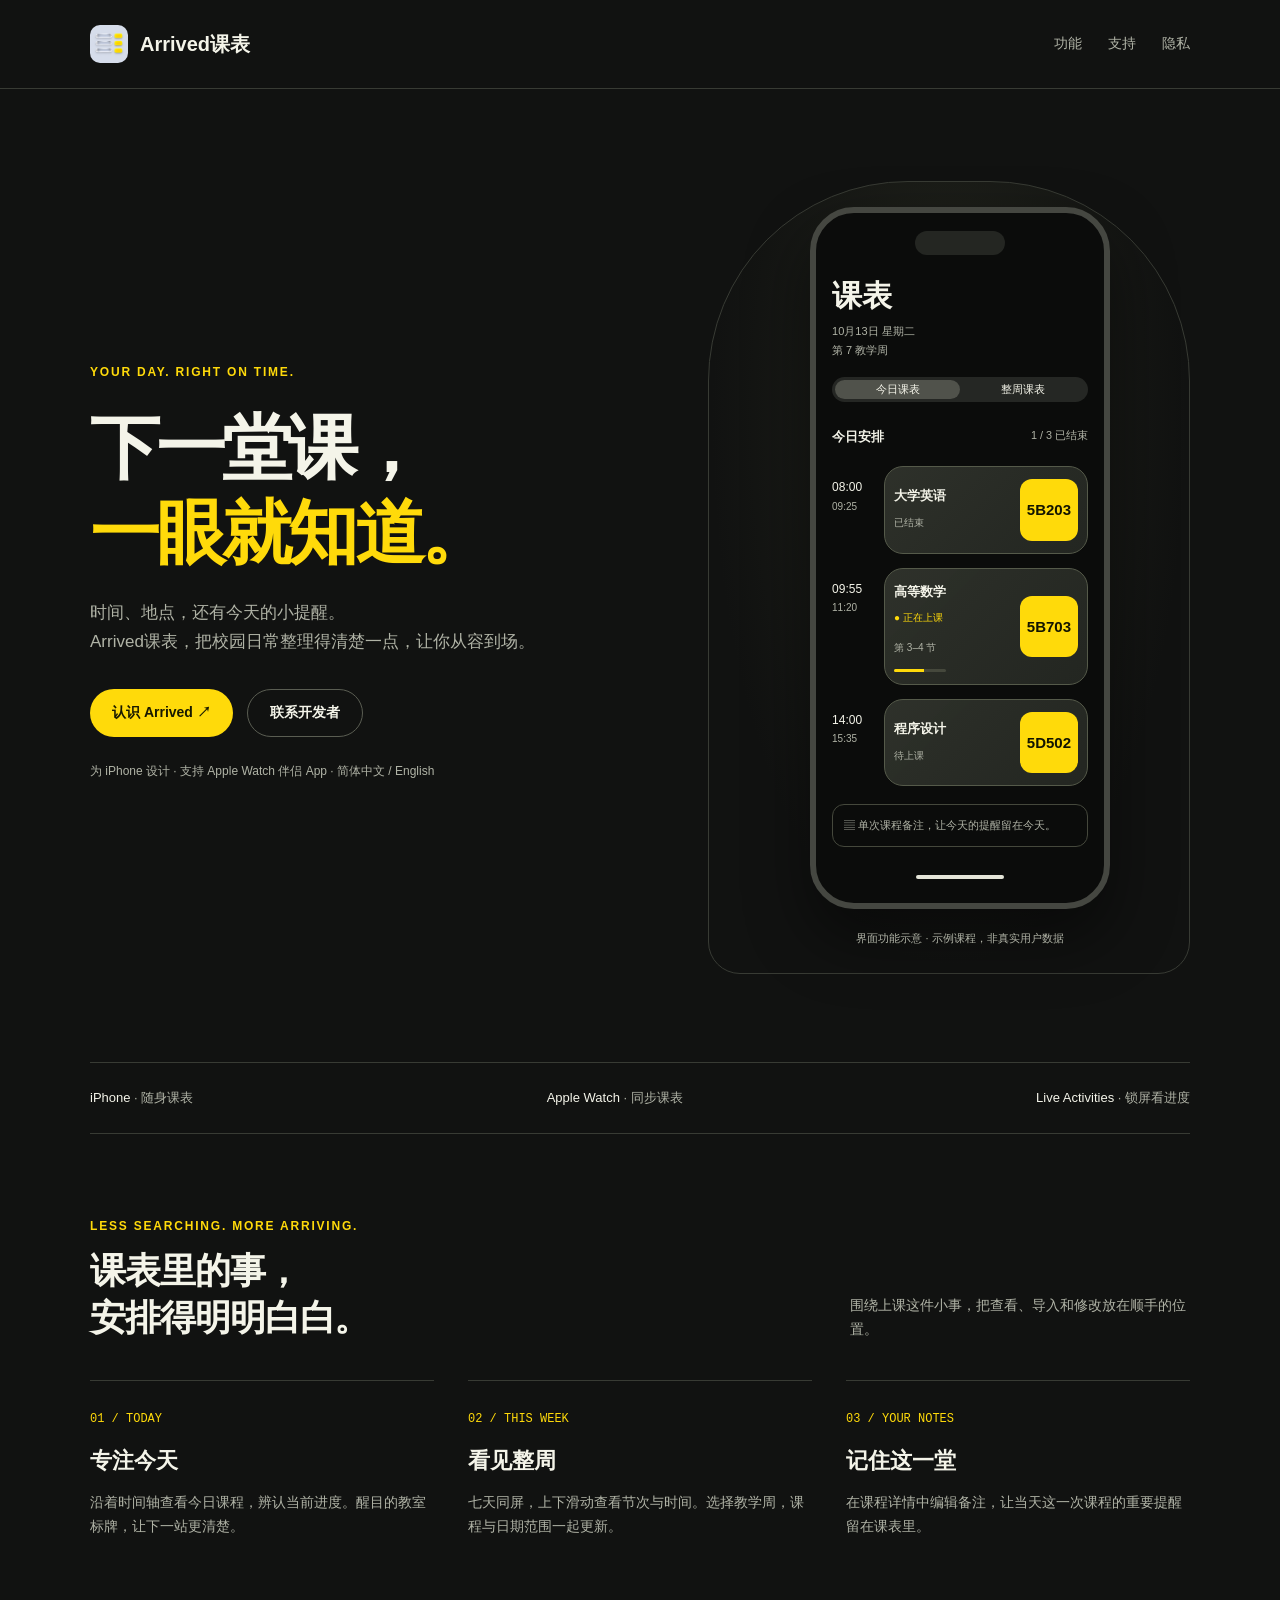
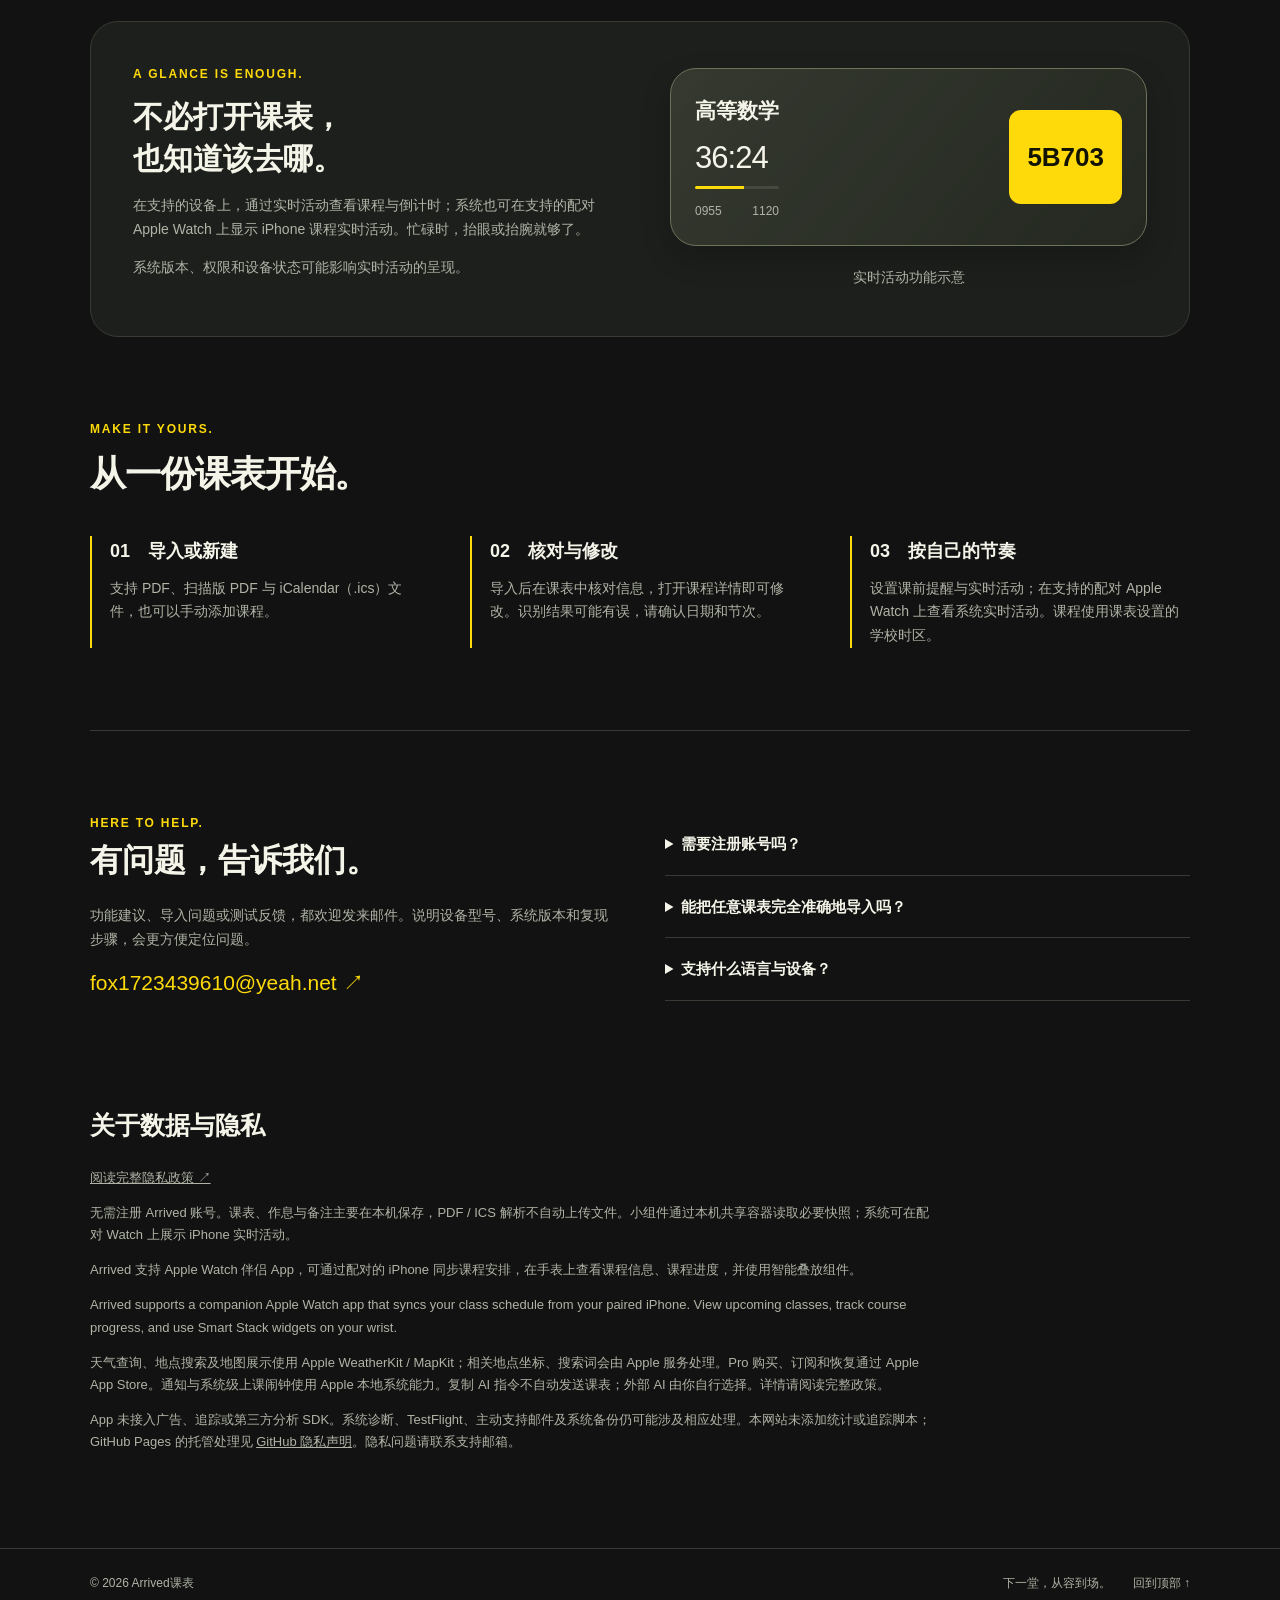
==== commit c095825a: "docs: update Apple Watch companion app on website" ====
--- a/index.html
+++ b/index.html
@@ -13,13 +13,15 @@
 <body>
 <header><nav class="wrap" aria-label="主导航"><a class="brand" href="#"><img src="icon.png" width="38" height="38" alt="">Arrived课表</a><div class="links"><a href="#features">功能</a><a href="#support">支持</a><a href="privacy.html">隐私</a></div></nav></header>
 <main class="wrap">
-<div class="hero"><div><div class="eyebrow">Your day. Right on time.</div><h1>下一堂课，<br><span>一眼就知道。</span></h1><p class="intro">时间、地点，还有今天的小提醒。<br>Arrived课表，把校园日常整理得清楚一点，让你从容到场。</p><div class="actions"><a class="button" href="#features">认识 Arrived ↗</a><a class="button secondary" href="mailto:fox1723439610@yeah.net">联系开发者</a></div><p class="available">为 iPhone 设计 · 支持系统 Watch 实时活动 · 简体中文 / English</p></div>
+<div class="hero"><div><div class="eyebrow">Your day. Right on time.</div><h1>下一堂课，<br><span>一眼就知道。</span></h1><p class="intro">时间、地点，还有今天的小提醒。<br>Arrived课表，把校园日常整理得清楚一点，让你从容到场。</p><div class="actions"><a class="button" href="#features">认识 Arrived ↗</a><a class="button secondary" href="mailto:fox1723439610@yeah.net">联系开发者</a></div><p class="available">为 iPhone 设计 · 支持 Apple Watch 伴侣 App · 简体中文 / English</p></div>
 <div class="visual"><div class="phone" role="img" aria-label="今日课表功能示意：课程时间轴、黄色教室标牌及课程进度"><div class="island"></div><h2>课表</h2><div class="date">10月13日 星期二<br>第 7 教学周</div><div class="tabs"><span>今日课表</span><span>整周课表</span></div><div class="day-title"><b>今日安排</b><small>1 / 3 已结束</small></div><div class="lesson"><div class="time">08:00<small>09:25</small></div><div class="course"><div><strong>大学英语</strong><small>已结束</small></div><div class="gate">5B203</div></div></div><div class="lesson"><div class="time">09:55<small>11:20</small></div><div class="course"><div><strong>高等数学</strong><div class="state">● 正在上课</div><small>第 3–4 节</small><div class="progress"></div></div><div class="gate">5B703</div></div></div><div class="lesson"><div class="time">14:00<small>15:35</small></div><div class="course"><div><strong>程序设计</strong><small>待上课</small></div><div class="gate">5D502</div></div></div><div class="note">▤ 单次课程备注，让今天的提醒留在今天。</div><div class="homebar"></div></div><p class="caption">界面功能示意 · 示例课程，非真实用户数据</p></div></div>
-<div class="platforms"><span><b>iPhone</b> · 随身课表</span><span><b>Apple Watch</b> · 系统实时活动</span><span><b>Live Activities</b> · 锁屏看进度</span></div>
+<div class="platforms"><span><b>iPhone</b> · 随身课表</span><span><b>Apple Watch</b> · 同步课表</span><span><b>Live Activities</b> · 锁屏看进度</span></div>
 <section id="features"><div class="section-head"><div><div class="eyebrow">Less searching. More arriving.</div><h2>课表里的事，<br>安排得明明白白。</h2></div><p>围绕上课这件小事，把查看、导入和修改放在顺手的位置。</p></div><div class="features"><article class="feature"><span class="num">01 / TODAY</span><h3>专注今天</h3><p>沿着时间轴查看今日课程，辨认当前进度。醒目的教室标牌，让下一站更清楚。</p></article><article class="feature"><span class="num">02 / THIS WEEK</span><h3>看见整周</h3><p>七天同屏，上下滑动查看节次与时间。选择教学周，课程与日期范围一起更新。</p></article><article class="feature"><span class="num">03 / YOUR NOTES</span><h3>记住这一堂</h3><p>在课程详情中编辑备注，让当天这一次课程的重要提醒留在课表里。</p></article></div></section>
 <div class="activity"><div><div class="eyebrow">A glance is enough.</div><h2>不必打开课表，<br>也知道该去哪。</h2><p>在支持的设备上，通过实时活动查看课程与倒计时；系统也可在支持的配对 Apple Watch 上显示 iPhone 课程实时活动。忙碌时，抬眼或抬腕就够了。</p><p>系统版本、权限和设备状态可能影响实时活动的呈现。</p></div><div><div class="ticket" role="img" aria-label="实时活动示意，高等数学，教室 5B703"><div class="ticket-top"><div><strong>高等数学</strong><div class="countdown">36:24</div><div class="progress"></div><div class="ticket-bottom"><span>0955</span><span>1120</span></div></div><div class="gate">5B703</div></div></div><p class="caption">实时活动功能示意</p></div></div>
 <section><div class="section-head"><div><div class="eyebrow">Make it yours.</div><h2>从一份课表开始。</h2></div></div><ol class="steps"><li><h3>01　导入或新建</h3><p>支持 PDF、扫描版 PDF 与 iCalendar（.ics）文件，也可以手动添加课程。</p></li><li><h3>02　核对与修改</h3><p>导入后在课表中核对信息，打开课程详情即可修改。识别结果可能有误，请确认日期和节次。</p></li><li><h3>03　按自己的节奏</h3><p>设置课前提醒与实时活动；在支持的配对 Apple Watch 上查看系统实时活动。课程使用课表设置的学校时区。</p></li></ol></section>
-<section id="support" class="support"><div><div class="eyebrow">Here to help.</div><h2>有问题，告诉我们。</h2><p>功能建议、导入问题或测试反馈，都欢迎发来邮件。说明设备型号、系统版本和复现步骤，会更方便定位问题。</p><a class="email" href="mailto:fox1723439610@yeah.net">fox1723439610@yeah.net ↗</a></div><div><details><summary>需要注册账号吗？</summary><p>不需要。课表与备注保存在设备本地，核心功能无需登录。</p></details><details><summary>能把任意课表完全准确地导入吗？</summary><p>不同文件的表格结构和清晰度会影响识别。请在导入后核对课程、星期、教学周、节次和教室，必要时直接修改。</p></details><details><summary>支持什么语言与设备？</summary><p>App 支持简体中文与英文，并跟随系统语言，适用于 iOS 17 及以上的 iPhone。系统级上课闹钟需要 iOS 26 或更新版本；配对 Apple Watch 的实时活动显示取决于系统支持。当前不提供独立 Watch 课表 App。</p></details></div></section>
-<section id="privacy" class="privacy"><h2>关于数据与隐私</h2><p><a href="privacy.html" style="text-decoration:underline">阅读完整隐私政策 ↗</a></p><p>无需注册 Arrived 账号。课表、作息与备注主要在本机保存，PDF / ICS 解析不自动上传文件。小组件通过本机共享容器读取必要快照；系统可在配对 Watch 上展示 iPhone 实时活动，当前没有独立 Watch 课表同步。</p><p>天气查询、地点搜索及地图展示使用 Apple WeatherKit / MapKit；相关地点坐标、搜索词会由 Apple 服务处理。Pro 购买、订阅和恢复通过 Apple App Store。通知与系统级上课闹钟使用 Apple 本地系统能力。复制 AI 指令不自动发送课表；外部 AI 由你自行选择。详情请阅读完整政策。</p><p>App 未接入广告、追踪或第三方分析 SDK。系统诊断、TestFlight、主动支持邮件及系统备份仍可能涉及相应处理。本网站未添加统计或追踪脚本；GitHub Pages 的托管处理见 <a href="https://docs.github.com/en/site-policy/privacy-policies/github-general-privacy-statement" style="text-decoration:underline">GitHub 隐私声明</a>。隐私问题请联系支持邮箱。</p></section>
+<section id="support" class="support"><div><div class="eyebrow">Here to help.</div><h2>有问题，告诉我们。</h2><p>功能建议、导入问题或测试反馈，都欢迎发来邮件。说明设备型号、系统版本和复现步骤，会更方便定位问题。</p><a class="email" href="mailto:fox1723439610@yeah.net">fox1723439610@yeah.net ↗</a></div><div><details><summary>需要注册账号吗？</summary><p>不需要。课表与备注保存在设备本地，核心功能无需登录。</p></details><details><summary>能把任意课表完全准确地导入吗？</summary><p>不同文件的表格结构和清晰度会影响识别。请在导入后核对课程、星期、教学周、节次和教室，必要时直接修改。</p></details><details><summary>支持什么语言与设备？</summary><p>App 支持简体中文与英文，并跟随系统语言，适用于 iOS 17 及以上的 iPhone。系统级上课闹钟需要 iOS 26 或更新版本；配对 Apple Watch 的实时活动显示取决于系统支持。Apple Watch 伴侣 App 需要与 iPhone 配对。</p></details></div></section>
+<section id="privacy" class="privacy"><h2>关于数据与隐私</h2><p><a href="privacy.html" style="text-decoration:underline">阅读完整隐私政策 ↗</a></p><p>无需注册 Arrived 账号。课表、作息与备注主要在本机保存，PDF / ICS 解析不自动上传文件。小组件通过本机共享容器读取必要快照；系统可在配对 Watch 上展示 iPhone 实时活动。</p>
+<p>Arrived 支持 Apple Watch 伴侣 App，可通过配对的 iPhone 同步课程安排，在手表上查看课程信息、课程进度，并使用智能叠放组件。</p>
+<p lang="en">Arrived supports a companion Apple Watch app that syncs your class schedule from your paired iPhone. View upcoming classes, track course progress, and use Smart Stack widgets on your wrist.</p><p>天气查询、地点搜索及地图展示使用 Apple WeatherKit / MapKit；相关地点坐标、搜索词会由 Apple 服务处理。Pro 购买、订阅和恢复通过 Apple App Store。通知与系统级上课闹钟使用 Apple 本地系统能力。复制 AI 指令不自动发送课表；外部 AI 由你自行选择。详情请阅读完整政策。</p><p>App 未接入广告、追踪或第三方分析 SDK。系统诊断、TestFlight、主动支持邮件及系统备份仍可能涉及相应处理。本网站未添加统计或追踪脚本；GitHub Pages 的托管处理见 <a href="https://docs.github.com/en/site-policy/privacy-policies/github-general-privacy-statement" style="text-decoration:underline">GitHub 隐私声明</a>。隐私问题请联系支持邮箱。</p></section>
 </main><footer><div class="wrap foot"><span>© 2026 Arrived课表</span><span>下一堂，从容到场。<a href="#" style="margin-left:22px">回到顶部 ↑</a></span></div></footer>
 </body></html>
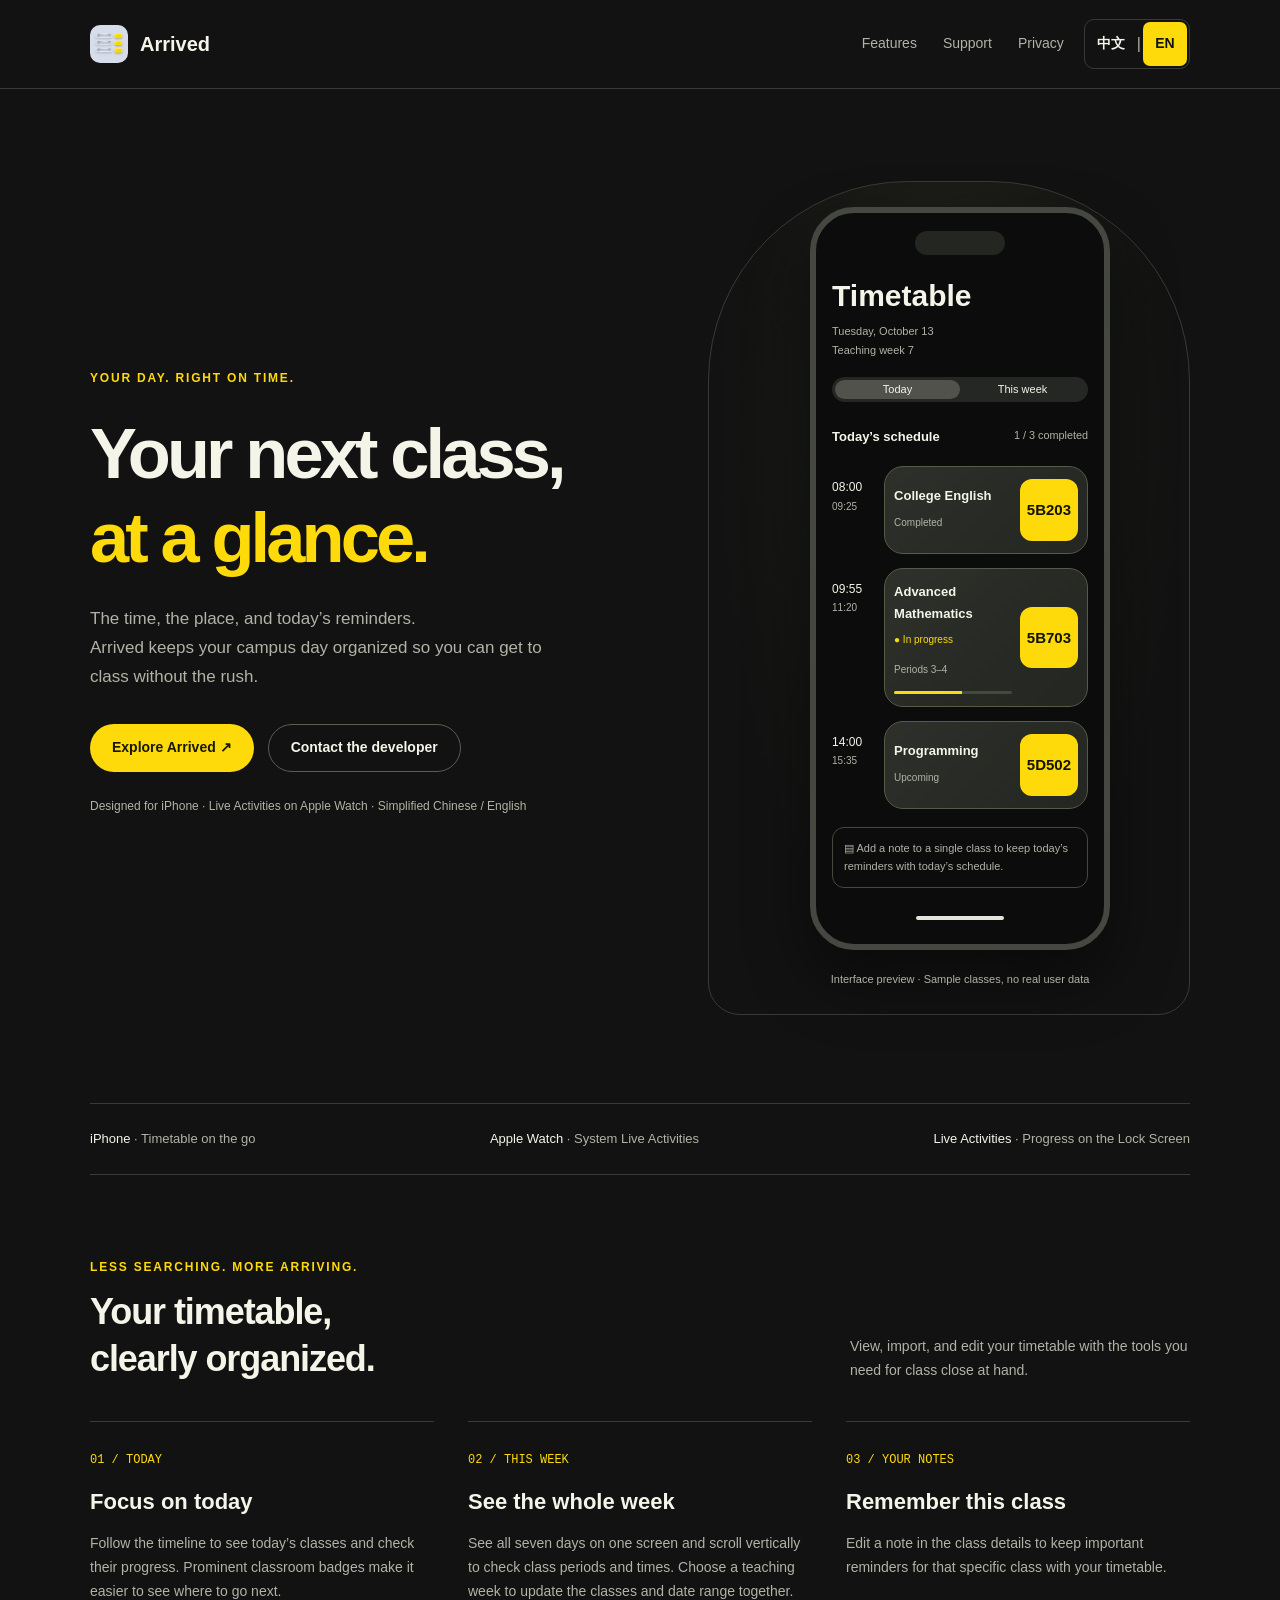
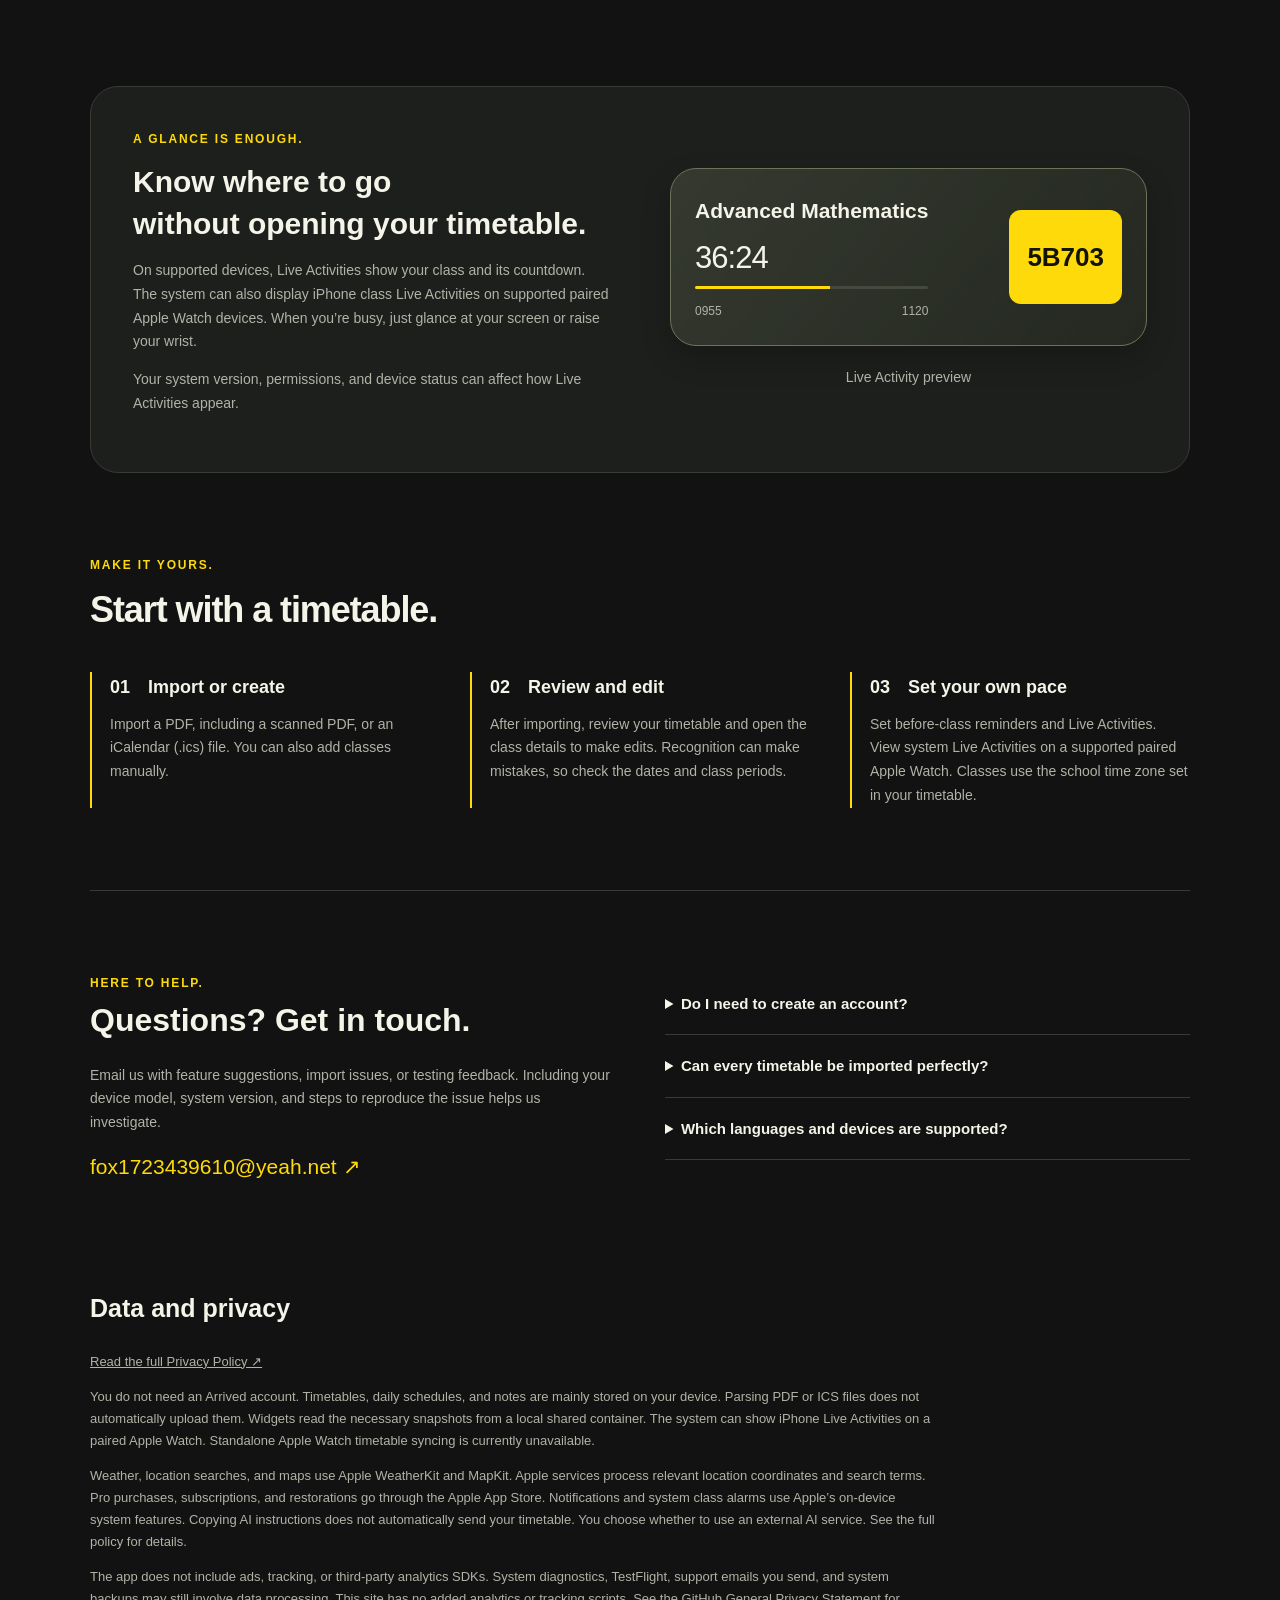
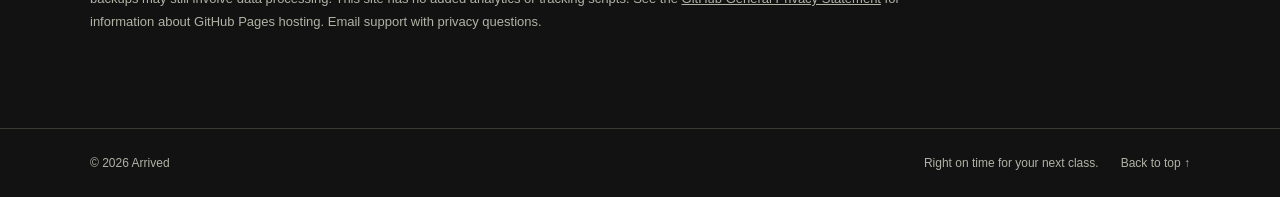
==== commit a165bcbb: "Add bilingual Arrived site and language switch" ====
--- a/index.html
+++ b/index.html
@@ -2,26 +2,116 @@
 <html lang="zh-CN">
 <head>
 <meta charset="utf-8"><meta name="viewport" content="width=device-width,initial-scale=1">
-<title>Arrived课表 — 每一堂，都从容到场</title>
-<meta name="description" content="Arrived课表，为 iPhone 设计。今日课程、整周课表、PDF / ICS 导入、系统实时活动与课程备注。">
-<meta name="theme-color" content="#111211"><meta property="og:title" content="Arrived课表"><meta property="og:description" content="下一堂课，一眼就知道。为你的校园日常而设计。"><meta property="og:type" content="website">
+<title data-english-content="Arrived — Right on time for every class">Arrived课表 — 每一堂，都从容到场</title>
+<meta name="description" content="Arrived课表，为 iPhone 设计。今日课程、整周课表、PDF / ICS 导入、系统实时活动与课程备注。" data-english-content="Arrived is designed for iPhone. Today’s classes, the full week, PDF and ICS imports, system Live Activities, and class notes.">
+<meta name="theme-color" content="#111211"><meta property="og:title" content="Arrived课表" data-english-content="Arrived"><meta property="og:description" content="下一堂课，一眼就知道。为你的校园日常而设计。" data-english-content="See your next class at a glance. Designed for your everyday campus life."><meta property="og:type" content="website">
 <link rel="icon" href="icon.png"><link rel="apple-touch-icon" href="icon.png">
 <style>
 :root{color-scheme:dark;--bg:#111211;--surface:#1d1f1c;--text:#f4f4e9;--muted:#b0b3a6;--yellow:#ffda0a;--line:#383b34}*{box-sizing:border-box}html{scroll-behavior:smooth;scroll-padding-top:88px}body{margin:0;background:var(--bg);color:var(--text);font-family:-apple-system,BlinkMacSystemFont,"Segoe UI","PingFang SC",sans-serif;line-height:1.7}a{color:inherit;text-decoration:none}button,a{-webkit-tap-highlight-color:transparent}a:focus-visible,button:focus-visible{outline:3px solid var(--yellow);outline-offset:5px}header{border-bottom:1px solid var(--line)}.wrap{max-width:1180px;margin:auto;padding:0 40px}nav{display:flex;justify-content:space-between;align-items:center;min-height:88px;gap:20px}.brand{display:flex;align-items:center;gap:12px;font-weight:750;font-size:20px;white-space:nowrap}.brand img{width:38px;height:38px;border-radius:10px}.links{display:flex;gap:26px;font-size:14px;color:var(--muted)}.links a:hover{color:var(--yellow)}.hero{display:grid;grid-template-columns:1.15fr 1fr;gap:64px;align-items:center;padding-top:92px;padding-bottom:88px}.eyebrow{text-transform:uppercase;letter-spacing:.15em;font-size:12px;color:var(--yellow);font-weight:650}.hero h1{font-size:clamp(42px,5.5vw,72px);line-height:1.2;letter-spacing:-.055em;margin:24px 0}.hero h1 span{color:var(--yellow)}.intro{max-width:480px;font-size:17px;color:var(--muted);margin:0 0 32px}.actions{display:flex;gap:14px;flex-wrap:wrap;align-items:center}.button{display:inline-flex;justify-content:center;align-items:center;min-height:48px;padding:10px 22px;border-radius:30px;background:var(--yellow);color:#181900;font-size:14px;font-weight:700}.button.secondary{background:none;border:1px solid #5a5d52;color:var(--text)}.available{color:var(--muted);font-size:12px;margin-top:24px}.visual{position:relative;padding:26px 0 26px 22px}.visual:before{content:"";position:absolute;inset:0;border:1px solid var(--line);border-radius:200px 200px 32px 32px;background:radial-gradient(ellipse at 50% 30%,#43473355,transparent 70%)}.phone{position:relative;width:300px;max-width:100%;margin:auto;border:6px solid #454741;border-radius:44px;background:#0b0c0b;padding:18px 16px 24px;box-shadow:0 30px 65px #0007}.island{width:90px;height:24px;margin:0 auto 24px;border-radius:16px;background:#242622}.phone h2{font-size:30px;line-height:1.1;margin:0 0 10px}.date{font-size:11px;color:var(--muted)}.tabs{display:flex;background:#252724;border-radius:14px;font-size:11px;text-align:center;margin:18px 0 24px;padding:3px}.tabs span{flex:1}.tabs span:first-child{background:#50524b;border-radius:12px}.day-title{display:flex;justify-content:space-between;font-size:13px;margin-bottom:18px}.day-title small{color:var(--muted)}.lesson{display:grid;grid-template-columns:43px 1fr;gap:9px;margin-bottom:14px}.time{font-size:12px;position:relative;padding-top:11px}.time small{display:block;font-size:10px;color:var(--muted)}.course{border:1px solid #555a4a;border-radius:19px;background:linear-gradient(135deg,#30332cf0,#232621);padding:12px 9px;display:flex;gap:8px;align-items:center}.course strong{font-size:13px;display:block}.course small{font-size:10px;color:var(--muted)}.state{font-size:10px;color:var(--yellow);margin:6px 0}.gate{margin-left:auto;background:var(--yellow);color:#121400;border-radius:12px;padding:18px 7px;font-weight:800;font-size:15px;font-variant-numeric:tabular-nums}.progress{height:3px;border-radius:5px;background:#45483c;margin-top:10px;overflow:hidden}.progress:after{content:"";display:block;width:58%;height:100%;background:var(--yellow)}.note{padding:11px;border:1px solid #45483c;border-radius:12px;font-size:11px;color:var(--muted);margin:18px 0}.homebar{width:88px;height:4px;background:#e4e5d9;border-radius:4px;margin:28px auto 0}.caption{position:relative;text-align:center;color:var(--muted);font-size:11px;margin:20px 0 0}.platforms{display:flex;justify-content:space-between;border-top:1px solid var(--line);border-bottom:1px solid var(--line);padding:24px 0;color:var(--muted);font-size:13px;gap:16px;flex-wrap:wrap}.platforms b{color:var(--text);font-weight:500}section{padding:82px 0}.section-head{display:flex;align-items:end;justify-content:space-between;gap:40px;margin-bottom:38px}.section-head h2{font-size:36px;line-height:1.3;letter-spacing:-.03em;margin:12px 0 0}.section-head p{max-width:340px;color:var(--muted);font-size:14px;margin:0}.features{display:grid;grid-template-columns:repeat(3,1fr);gap:34px}.feature{border-top:1px solid var(--line);padding-top:22px}.num{font-size:12px;color:var(--yellow);font-family:monospace}.feature h3{font-size:22px;margin:12px 0}.feature p{font-size:14px;color:var(--muted);margin:0}.activity{display:grid;grid-template-columns:1fr 1fr;gap:60px;align-items:center;background:var(--surface);border:1px solid var(--line);padding:42px;border-radius:28px}.activity h2{font-size:30px;line-height:1.4;margin:12px 0}.activity p{color:var(--muted);font-size:14px}.ticket{background:linear-gradient(130deg,#454a3b99,#242820);border:1px solid #6c725b;border-radius:26px;padding:24px;box-shadow:0 12px 30px #0003}.ticket-top{display:flex;gap:16px;align-items:center}.ticket strong{font-size:21px}.ticket .gate{font-size:26px;padding:25px 18px}.countdown{font-size:31px;letter-spacing:-.03em;line-height:1.2;margin-top:10px;font-variant-numeric:tabular-nums}.ticket-bottom{font-size:12px;display:flex;justify-content:space-between;color:var(--muted);margin-top:12px}.steps{list-style:none;margin:0;padding:0;display:grid;grid-template-columns:repeat(3,1fr);gap:40px}.steps li{padding-left:18px;border-left:2px solid var(--yellow)}.steps h3{font-size:18px;margin:0 0 10px}.steps p{color:var(--muted);font-size:14px;margin:0}.support{border-top:1px solid var(--line);display:grid;grid-template-columns:1fr 1fr;gap:50px}.support h2{font-size:32px;margin:0 0 16px}.support p{color:var(--muted);font-size:14px}.support a.email{display:inline-block;color:var(--yellow);font-size:clamp(15px,2vw,21px);overflow-wrap:anywhere}details{border-bottom:1px solid var(--line);padding:18px 0}summary{cursor:pointer;font-size:15px;font-weight:600}details p{margin-bottom:0}.privacy{padding-top:0;max-width:850px}.privacy h2{font-size:25px}.privacy p{font-size:13px;color:var(--muted)}footer{border-top:1px solid var(--line);padding:24px 0;color:var(--muted);font-size:12px}.foot{display:flex;justify-content:space-between;gap:20px;flex-wrap:wrap}@media(max-width:800px){.wrap{padding:0 22px}.hero{grid-template-columns:minmax(0,1fr);padding-top:55px;gap:35px}.visual{padding-left:0}.hero h1{font-size:49px}.features,.steps{grid-template-columns:1fr;gap:28px}.activity{grid-template-columns:1fr;padding:25px;gap:22px}.section-head{display:block}.section-head p{margin-top:20px}.support{grid-template-columns:1fr;gap:25px}.links{gap:15px}.brand{font-size:17px}section{padding:55px 0}.phone{width:300px}.section-head h2{font-size:30px}}@media(prefers-reduced-motion:reduce){html{scroll-behavior:auto}}
 </style>
+<style>
+.site-header .brand img {
+  flex: none;
+}
+.site-header .language-switch {
+  margin-left: auto;
+}
+@media (min-width: 801px) {
+  .site-header .links {
+    margin-left: auto;
+  }
+  .site-header .language-switch {
+    margin-left: 0;
+  }
+}
+@media (max-width: 800px) {
+  .site-header nav {
+    display: grid;
+    grid-template-columns: minmax(0, 1fr) auto;
+    gap: 6px 12px;
+    padding-top: 10px;
+    padding-bottom: 10px;
+  }
+  .site-header .links {
+    grid-column: 1;
+    flex-wrap: wrap;
+    gap: 3px 10px;
+    font-size: 13px;
+  }
+  .site-header .language-switch {
+    grid-column: 2;
+    grid-row: 1 / 3;
+  }
+}
+</style>
+<link rel="stylesheet" href="language.css">
+<script src="language.js"></script>
 </head>
 <body>
-<header><nav class="wrap" aria-label="主导航"><a class="brand" href="#"><img src="icon.png" width="38" height="38" alt="">Arrived课表</a><div class="links"><a href="#features">功能</a><a href="#support">支持</a><a href="privacy.html">隐私</a></div></nav></header>
+<header class="site-header">
+<nav class="wrap" aria-label="主导航" data-chinese-label="主导航" data-english-label="Main navigation">
+<a class="brand" href="#"><img src="icon.png" width="38" height="38" alt=""><span lang="zh-CN" data-site-language="zh">Arrived课表</span><span lang="en" data-site-language="en">Arrived</span></a>
+<div class="links" lang="zh-CN" data-site-language="zh"><a href="#features">功能</a><a href="#support">支持</a><a href="privacy.html">隐私</a></div>
+<div class="links" lang="en" data-site-language="en"><a href="#features">Features</a><a href="#support">Support</a><a href="privacy.html">Privacy</a></div>
+<div class="language-switch" role="group" aria-label="页面语言" hidden>
+  <button type="button" lang="zh-CN" aria-label="中文" aria-pressed="true" data-select-language="zh">中文</button>
+  <span aria-hidden="true">|</span>
+  <button type="button" lang="en" aria-label="English" aria-pressed="false" data-select-language="en">EN</button>
+</div>
+</nav>
+</header>
 <main class="wrap">
-<div class="hero"><div><div class="eyebrow">Your day. Right on time.</div><h1>下一堂课，<br><span>一眼就知道。</span></h1><p class="intro">时间、地点，还有今天的小提醒。<br>Arrived课表，把校园日常整理得清楚一点，让你从容到场。</p><div class="actions"><a class="button" href="#features">认识 Arrived ↗</a><a class="button secondary" href="mailto:fox1723439610@yeah.net">联系开发者</a></div><p class="available">为 iPhone 设计 · 支持 Apple Watch 伴侣 App · 简体中文 / English</p></div>
+<div lang="zh-CN" data-site-language="zh">
+<div class="hero"><div><div class="eyebrow">Your day. Right on time.</div><h1>下一堂课，<br><span>一眼就知道。</span></h1><p class="intro">时间、地点，还有今天的小提醒。<br>Arrived课表，把校园日常整理得清楚一点，让你从容到场。</p><div class="actions"><a class="button" href="#features">认识 Arrived ↗</a><a class="button secondary" href="mailto:fox1723439610@yeah.net">联系开发者</a></div><p class="available">为 iPhone 设计 · 支持系统 Watch 实时活动 · 简体中文 / English</p></div>
 <div class="visual"><div class="phone" role="img" aria-label="今日课表功能示意：课程时间轴、黄色教室标牌及课程进度"><div class="island"></div><h2>课表</h2><div class="date">10月13日 星期二<br>第 7 教学周</div><div class="tabs"><span>今日课表</span><span>整周课表</span></div><div class="day-title"><b>今日安排</b><small>1 / 3 已结束</small></div><div class="lesson"><div class="time">08:00<small>09:25</small></div><div class="course"><div><strong>大学英语</strong><small>已结束</small></div><div class="gate">5B203</div></div></div><div class="lesson"><div class="time">09:55<small>11:20</small></div><div class="course"><div><strong>高等数学</strong><div class="state">● 正在上课</div><small>第 3–4 节</small><div class="progress"></div></div><div class="gate">5B703</div></div></div><div class="lesson"><div class="time">14:00<small>15:35</small></div><div class="course"><div><strong>程序设计</strong><small>待上课</small></div><div class="gate">5D502</div></div></div><div class="note">▤ 单次课程备注，让今天的提醒留在今天。</div><div class="homebar"></div></div><p class="caption">界面功能示意 · 示例课程，非真实用户数据</p></div></div>
-<div class="platforms"><span><b>iPhone</b> · 随身课表</span><span><b>Apple Watch</b> · 同步课表</span><span><b>Live Activities</b> · 锁屏看进度</span></div>
-<section id="features"><div class="section-head"><div><div class="eyebrow">Less searching. More arriving.</div><h2>课表里的事，<br>安排得明明白白。</h2></div><p>围绕上课这件小事，把查看、导入和修改放在顺手的位置。</p></div><div class="features"><article class="feature"><span class="num">01 / TODAY</span><h3>专注今天</h3><p>沿着时间轴查看今日课程，辨认当前进度。醒目的教室标牌，让下一站更清楚。</p></article><article class="feature"><span class="num">02 / THIS WEEK</span><h3>看见整周</h3><p>七天同屏，上下滑动查看节次与时间。选择教学周，课程与日期范围一起更新。</p></article><article class="feature"><span class="num">03 / YOUR NOTES</span><h3>记住这一堂</h3><p>在课程详情中编辑备注，让当天这一次课程的重要提醒留在课表里。</p></article></div></section>
+<div class="platforms"><span><b>iPhone</b> · 随身课表</span><span><b>Apple Watch</b> · 系统实时活动</span><span><b>Live Activities</b> · 锁屏看进度</span></div>
+</div>
+<div lang="en" data-site-language="en">
+<div class="hero"><div><div class="eyebrow">Your day. Right on time.</div><h1>Your next class,<br><span>at a glance.</span></h1><p class="intro">The time, the place, and today’s reminders.<br>Arrived keeps your campus day organized so you can get to class without the rush.</p><div class="actions"><a class="button" href="#features">Explore Arrived ↗</a><a class="button secondary" href="mailto:fox1723439610@yeah.net">Contact the developer</a></div><p class="available">Designed for iPhone · Live Activities on Apple Watch · Simplified Chinese / English</p></div>
+<div class="visual"><div class="phone" role="img" aria-label="Today’s timetable preview with a class timeline, yellow classroom badges, and class progress"><div class="island"></div><h2>Timetable</h2><div class="date">Tuesday, October 13<br>Teaching week 7</div><div class="tabs"><span>Today</span><span>This week</span></div><div class="day-title"><b>Today’s schedule</b><small>1 / 3 completed</small></div><div class="lesson"><div class="time">08:00<small>09:25</small></div><div class="course"><div><strong>College English</strong><small>Completed</small></div><div class="gate">5B203</div></div></div><div class="lesson"><div class="time">09:55<small>11:20</small></div><div class="course"><div><strong>Advanced Mathematics</strong><div class="state">● In progress</div><small>Periods 3–4</small><div class="progress"></div></div><div class="gate">5B703</div></div></div><div class="lesson"><div class="time">14:00<small>15:35</small></div><div class="course"><div><strong>Programming</strong><small>Upcoming</small></div><div class="gate">5D502</div></div></div><div class="note">▤ Add a note to a single class to keep today’s reminders with today’s schedule.</div><div class="homebar"></div></div><p class="caption">Interface preview · Sample classes, no real user data</p></div></div>
+<div class="platforms"><span><b>iPhone</b> · Timetable on the go</span><span><b>Apple Watch</b> · System Live Activities</span><span><b>Live Activities</b> · Progress on the Lock Screen</span></div>
+</div>
+
+<div id="features">
+<div lang="zh-CN" data-site-language="zh">
+<section><div class="section-head"><div><div class="eyebrow">Less searching. More arriving.</div><h2>课表里的事，<br>安排得明明白白。</h2></div><p>围绕上课这件小事，把查看、导入和修改放在顺手的位置。</p></div><div class="features"><article class="feature"><span class="num">01 / TODAY</span><h3>专注今天</h3><p>沿着时间轴查看今日课程，辨认当前进度。醒目的教室标牌，让下一站更清楚。</p></article><article class="feature"><span class="num">02 / THIS WEEK</span><h3>看见整周</h3><p>七天同屏，上下滑动查看节次与时间。选择教学周，课程与日期范围一起更新。</p></article><article class="feature"><span class="num">03 / YOUR NOTES</span><h3>记住这一堂</h3><p>在课程详情中编辑备注，让当天这一次课程的重要提醒留在课表里。</p></article></div></section>
+</div>
+<div lang="en" data-site-language="en">
+<section><div class="section-head"><div><div class="eyebrow">Less searching. More arriving.</div><h2>Your timetable,<br>clearly organized.</h2></div><p>View, import, and edit your timetable with the tools you need for class close at hand.</p></div><div class="features"><article class="feature"><span class="num">01 / TODAY</span><h3>Focus on today</h3><p>Follow the timeline to see today’s classes and check their progress. Prominent classroom badges make it easier to see where to go next.</p></article><article class="feature"><span class="num">02 / THIS WEEK</span><h3>See the whole week</h3><p>See all seven days on one screen and scroll vertically to check class periods and times. Choose a teaching week to update the classes and date range together.</p></article><article class="feature"><span class="num">03 / YOUR NOTES</span><h3>Remember this class</h3><p>Edit a note in the class details to keep important reminders for that specific class with your timetable.</p></article></div></section>
+</div>
+</div>
+
+<div lang="zh-CN" data-site-language="zh">
 <div class="activity"><div><div class="eyebrow">A glance is enough.</div><h2>不必打开课表，<br>也知道该去哪。</h2><p>在支持的设备上，通过实时活动查看课程与倒计时；系统也可在支持的配对 Apple Watch 上显示 iPhone 课程实时活动。忙碌时，抬眼或抬腕就够了。</p><p>系统版本、权限和设备状态可能影响实时活动的呈现。</p></div><div><div class="ticket" role="img" aria-label="实时活动示意，高等数学，教室 5B703"><div class="ticket-top"><div><strong>高等数学</strong><div class="countdown">36:24</div><div class="progress"></div><div class="ticket-bottom"><span>0955</span><span>1120</span></div></div><div class="gate">5B703</div></div></div><p class="caption">实时活动功能示意</p></div></div>
+</div>
+<div lang="en" data-site-language="en">
+<div class="activity"><div><div class="eyebrow">A glance is enough.</div><h2>Know where to go<br>without opening your timetable.</h2><p>On supported devices, Live Activities show your class and its countdown. The system can also display iPhone class Live Activities on supported paired Apple Watch devices. When you’re busy, just glance at your screen or raise your wrist.</p><p>Your system version, permissions, and device status can affect how Live Activities appear.</p></div><div><div class="ticket" role="img" aria-label="Live Activity preview for Advanced Mathematics in classroom 5B703"><div class="ticket-top"><div><strong>Advanced Mathematics</strong><div class="countdown">36:24</div><div class="progress"></div><div class="ticket-bottom"><span>0955</span><span>1120</span></div></div><div class="gate">5B703</div></div></div><p class="caption">Live Activity preview</p></div></div>
+</div>
+
+<div lang="zh-CN" data-site-language="zh">
 <section><div class="section-head"><div><div class="eyebrow">Make it yours.</div><h2>从一份课表开始。</h2></div></div><ol class="steps"><li><h3>01　导入或新建</h3><p>支持 PDF、扫描版 PDF 与 iCalendar（.ics）文件，也可以手动添加课程。</p></li><li><h3>02　核对与修改</h3><p>导入后在课表中核对信息，打开课程详情即可修改。识别结果可能有误，请确认日期和节次。</p></li><li><h3>03　按自己的节奏</h3><p>设置课前提醒与实时活动；在支持的配对 Apple Watch 上查看系统实时活动。课程使用课表设置的学校时区。</p></li></ol></section>
-<section id="support" class="support"><div><div class="eyebrow">Here to help.</div><h2>有问题，告诉我们。</h2><p>功能建议、导入问题或测试反馈，都欢迎发来邮件。说明设备型号、系统版本和复现步骤，会更方便定位问题。</p><a class="email" href="mailto:fox1723439610@yeah.net">fox1723439610@yeah.net ↗</a></div><div><details><summary>需要注册账号吗？</summary><p>不需要。课表与备注保存在设备本地，核心功能无需登录。</p></details><details><summary>能把任意课表完全准确地导入吗？</summary><p>不同文件的表格结构和清晰度会影响识别。请在导入后核对课程、星期、教学周、节次和教室，必要时直接修改。</p></details><details><summary>支持什么语言与设备？</summary><p>App 支持简体中文与英文，并跟随系统语言，适用于 iOS 17 及以上的 iPhone。系统级上课闹钟需要 iOS 26 或更新版本；配对 Apple Watch 的实时活动显示取决于系统支持。Apple Watch 伴侣 App 需要与 iPhone 配对。</p></details></div></section>
-<section id="privacy" class="privacy"><h2>关于数据与隐私</h2><p><a href="privacy.html" style="text-decoration:underline">阅读完整隐私政策 ↗</a></p><p>无需注册 Arrived 账号。课表、作息与备注主要在本机保存，PDF / ICS 解析不自动上传文件。小组件通过本机共享容器读取必要快照；系统可在配对 Watch 上展示 iPhone 实时活动。</p>
-<p>Arrived 支持 Apple Watch 伴侣 App，可通过配对的 iPhone 同步课程安排，在手表上查看课程信息、课程进度，并使用智能叠放组件。</p>
-<p lang="en">Arrived supports a companion Apple Watch app that syncs your class schedule from your paired iPhone. View upcoming classes, track course progress, and use Smart Stack widgets on your wrist.</p><p>天气查询、地点搜索及地图展示使用 Apple WeatherKit / MapKit；相关地点坐标、搜索词会由 Apple 服务处理。Pro 购买、订阅和恢复通过 Apple App Store。通知与系统级上课闹钟使用 Apple 本地系统能力。复制 AI 指令不自动发送课表；外部 AI 由你自行选择。详情请阅读完整政策。</p><p>App 未接入广告、追踪或第三方分析 SDK。系统诊断、TestFlight、主动支持邮件及系统备份仍可能涉及相应处理。本网站未添加统计或追踪脚本；GitHub Pages 的托管处理见 <a href="https://docs.github.com/en/site-policy/privacy-policies/github-general-privacy-statement" style="text-decoration:underline">GitHub 隐私声明</a>。隐私问题请联系支持邮箱。</p></section>
-</main><footer><div class="wrap foot"><span>© 2026 Arrived课表</span><span>下一堂，从容到场。<a href="#" style="margin-left:22px">回到顶部 ↑</a></span></div></footer>
+</div>
+<div lang="en" data-site-language="en">
+<section><div class="section-head"><div><div class="eyebrow">Make it yours.</div><h2>Start with a timetable.</h2></div></div><ol class="steps"><li><h3>01　Import or create</h3><p>Import a PDF, including a scanned PDF, or an iCalendar (.ics) file. You can also add classes manually.</p></li><li><h3>02　Review and edit</h3><p>After importing, review your timetable and open the class details to make edits. Recognition can make mistakes, so check the dates and class periods.</p></li><li><h3>03　Set your own pace</h3><p>Set before-class reminders and Live Activities. View system Live Activities on a supported paired Apple Watch. Classes use the school time zone set in your timetable.</p></li></ol></section>
+</div>
+
+<div id="support">
+<div lang="zh-CN" data-site-language="zh">
+<section class="support"><div><div class="eyebrow">Here to help.</div><h2>有问题，告诉我们。</h2><p>功能建议、导入问题或测试反馈，都欢迎发来邮件。说明设备型号、系统版本和复现步骤，会更方便定位问题。</p><a class="email" href="mailto:fox1723439610@yeah.net">fox1723439610@yeah.net ↗</a></div><div><details><summary>需要注册账号吗？</summary><p>不需要。课表与备注保存在设备本地，核心功能无需登录。</p></details><details><summary>能把任意课表完全准确地导入吗？</summary><p>不同文件的表格结构和清晰度会影响识别。请在导入后核对课程、星期、教学周、节次和教室，必要时直接修改。</p></details><details><summary>支持什么语言与设备？</summary><p>App 支持简体中文与英文，并跟随系统语言，适用于 iOS 17 及以上的 iPhone。系统级上课闹钟需要 iOS 26 或更新版本；配对 Apple Watch 的实时活动显示取决于系统支持。当前不提供独立 Watch 课表 App。</p></details></div></section>
+</div>
+<div lang="en" data-site-language="en">
+<section class="support"><div><div class="eyebrow">Here to help.</div><h2>Questions? Get in touch.</h2><p>Email us with feature suggestions, import issues, or testing feedback. Including your device model, system version, and steps to reproduce the issue helps us investigate.</p><a class="email" href="mailto:fox1723439610@yeah.net">fox1723439610@yeah.net ↗</a></div><div><details><summary>Do I need to create an account?</summary><p>No. Timetables and notes are kept locally on your device, and the core features work without signing in.</p></details><details><summary>Can every timetable be imported perfectly?</summary><p>Table layouts and file clarity affect recognition. After importing, check classes, days of the week, teaching weeks, class periods, and classrooms, and edit them as needed.</p></details><details><summary>Which languages and devices are supported?</summary><p>The app supports Simplified Chinese and English, follows your system language, and works on iPhone with iOS 17 or later. System class alarms require iOS 26 or later. Live Activities on a paired Apple Watch depend on system support. A standalone Apple Watch timetable app is currently unavailable.</p></details></div></section>
+</div>
+</div>
+
+<div id="privacy">
+<div lang="zh-CN" data-site-language="zh">
+<section class="privacy"><h2>关于数据与隐私</h2><p><a href="privacy.html" style="text-decoration:underline">阅读完整隐私政策 ↗</a></p><p>无需注册 Arrived 账号。课表、作息与备注主要在本机保存，PDF / ICS 解析不自动上传文件。小组件通过本机共享容器读取必要快照；系统可在配对 Watch 上展示 iPhone 实时活动，当前没有独立 Watch 课表同步。</p><p>天气查询、地点搜索及地图展示使用 Apple WeatherKit / MapKit；相关地点坐标、搜索词会由 Apple 服务处理。Pro 购买、订阅和恢复通过 Apple App Store。通知与系统级上课闹钟使用 Apple 本地系统能力。复制 AI 指令不自动发送课表；外部 AI 由你自行选择。详情请阅读完整政策。</p><p>App 未接入广告、追踪或第三方分析 SDK。系统诊断、TestFlight、主动支持邮件及系统备份仍可能涉及相应处理。本网站未添加统计或追踪脚本；GitHub Pages 的托管处理见 <a href="https://docs.github.com/en/site-policy/privacy-policies/github-general-privacy-statement" style="text-decoration:underline">GitHub 隐私声明</a>。隐私问题请联系支持邮箱。</p></section>
+</div>
+<div lang="en" data-site-language="en">
+<section class="privacy"><h2>Data and privacy</h2><p><a href="privacy.html" style="text-decoration:underline">Read the full Privacy Policy ↗</a></p><p>You do not need an Arrived account. Timetables, daily schedules, and notes are mainly stored on your device. Parsing PDF or ICS files does not automatically upload them. Widgets read the necessary snapshots from a local shared container. The system can show iPhone Live Activities on a paired Apple Watch. Standalone Apple Watch timetable syncing is currently unavailable.</p><p>Weather, location searches, and maps use Apple WeatherKit and MapKit. Apple services process relevant location coordinates and search terms. Pro purchases, subscriptions, and restorations go through the Apple App Store. Notifications and system class alarms use Apple’s on-device system features. Copying AI instructions does not automatically send your timetable. You choose whether to use an external AI service. See the full policy for details.</p><p>The app does not include ads, tracking, or third-party analytics SDKs. System diagnostics, TestFlight, support emails you send, and system backups may still involve data processing. This site has no added analytics or tracking scripts. See the <a href="https://docs.github.com/en/site-policy/privacy-policies/github-general-privacy-statement" style="text-decoration:underline">GitHub General Privacy Statement</a> for information about GitHub Pages hosting. Email support with privacy questions.</p></section>
+</div>
+</div>
+</main>
+<footer><div class="wrap foot"><span lang="zh-CN" data-site-language="zh">© 2026 Arrived课表</span><span lang="en" data-site-language="en">© 2026 Arrived</span><span lang="zh-CN" data-site-language="zh">下一堂，从容到场。<a href="#" style="margin-left:22px">回到顶部 ↑</a></span><span lang="en" data-site-language="en">Right on time for your next class.<a href="#" style="margin-left:22px">Back to top ↑</a></span></div></footer>
 </body></html>
--- a/language.css
+++ b/language.css
@@ -0,0 +1,55 @@
+html {
+  scroll-padding-top: 110px;
+}
+
+html[lang="en"] [data-site-language="zh"],
+html:not([lang="en"]) [data-site-language="en"] {
+  display: none;
+}
+
+.site-header {
+  position: sticky;
+  inset-block-start: 0;
+  z-index: 1;
+  background: var(--bg);
+}
+
+.language-switch {
+  display: inline-flex;
+  flex: none;
+  align-items: center;
+  gap: 2px;
+  padding: 2px;
+  border: 1px solid var(--line);
+  border-radius: 10px;
+  color: var(--muted);
+  white-space: nowrap;
+}
+
+.language-switch[hidden] {
+  display: none;
+}
+
+.language-switch button {
+  min-width: 44px;
+  min-height: 44px;
+  padding: 0 10px;
+  border: 0;
+  border-radius: 7px;
+  background: transparent;
+  color: var(--text);
+  font: inherit;
+  font-size: 14px;
+  font-weight: 650;
+  cursor: pointer;
+}
+
+.language-switch button[aria-pressed="true"] {
+  background: var(--accent, var(--yellow));
+  color: var(--bg);
+}
+
+.language-switch button:focus-visible {
+  outline: 2px solid var(--accent, var(--yellow));
+  outline-offset: 2px;
+}
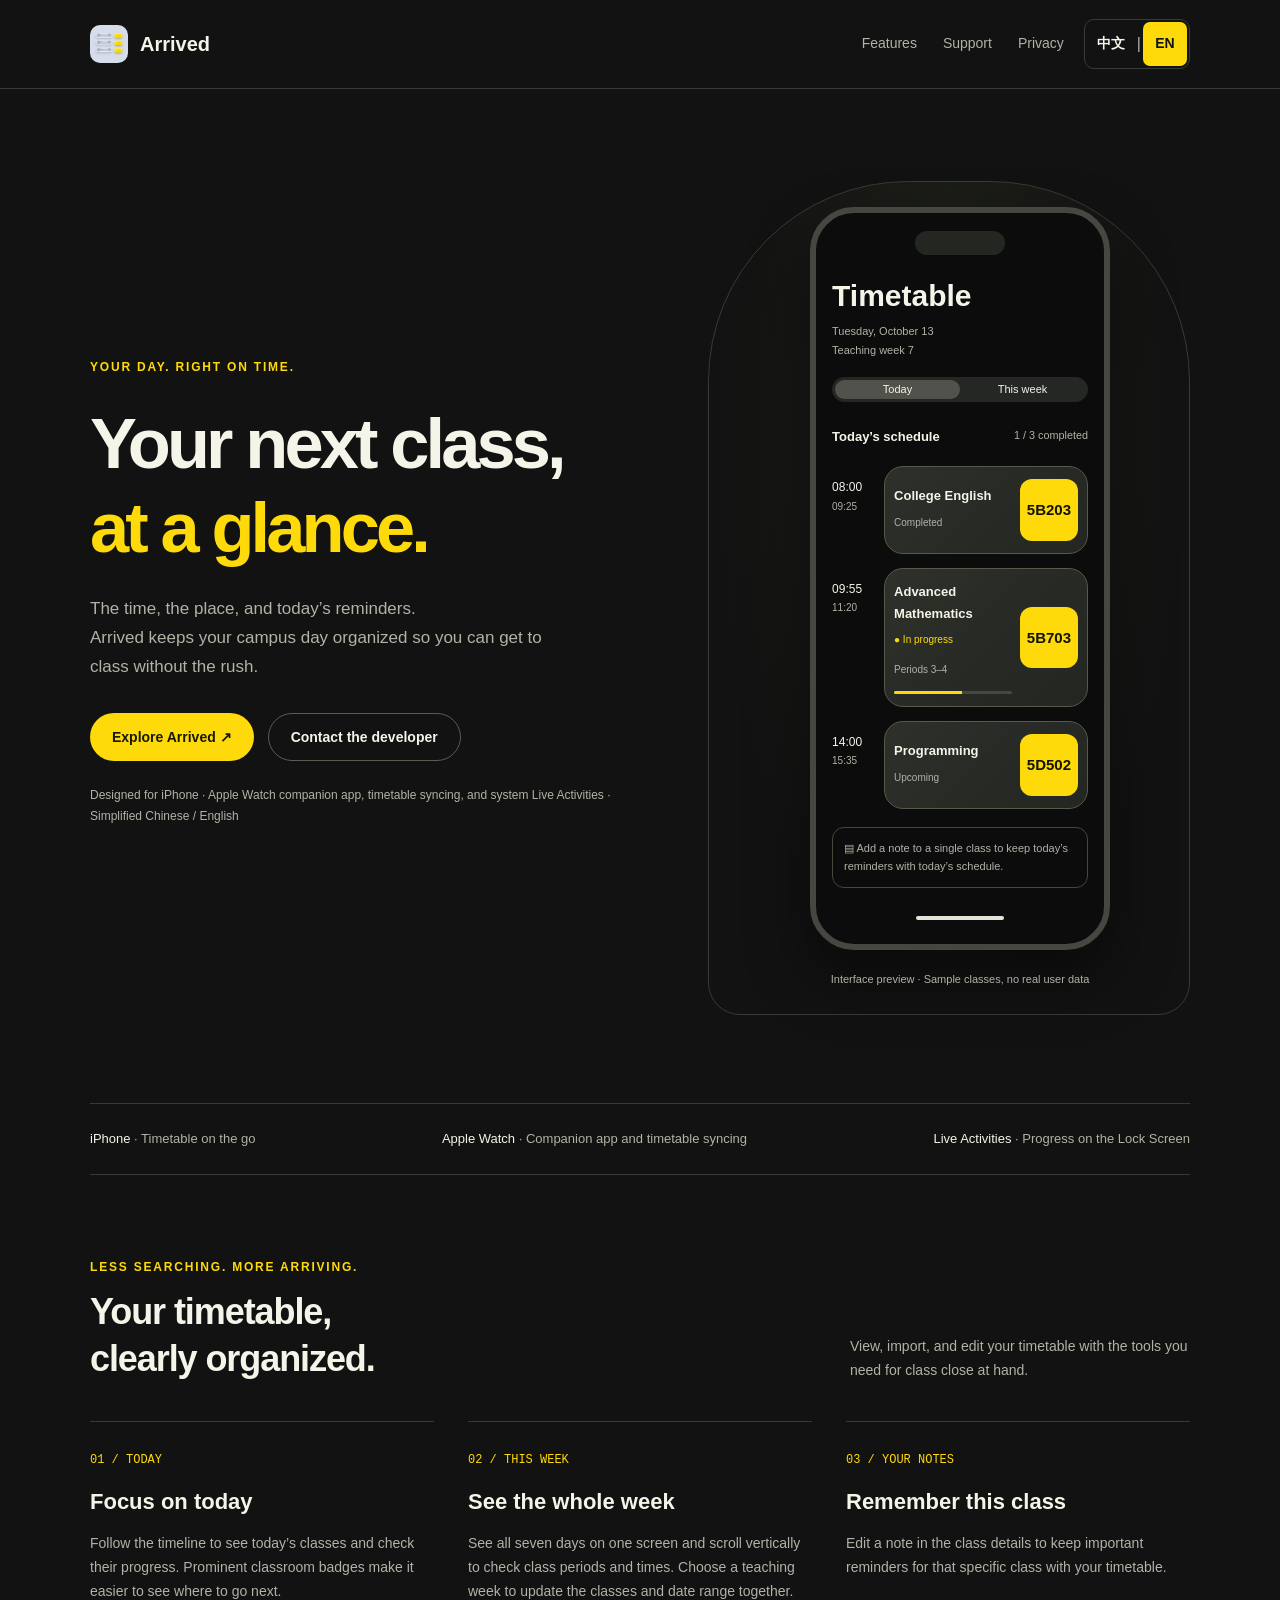
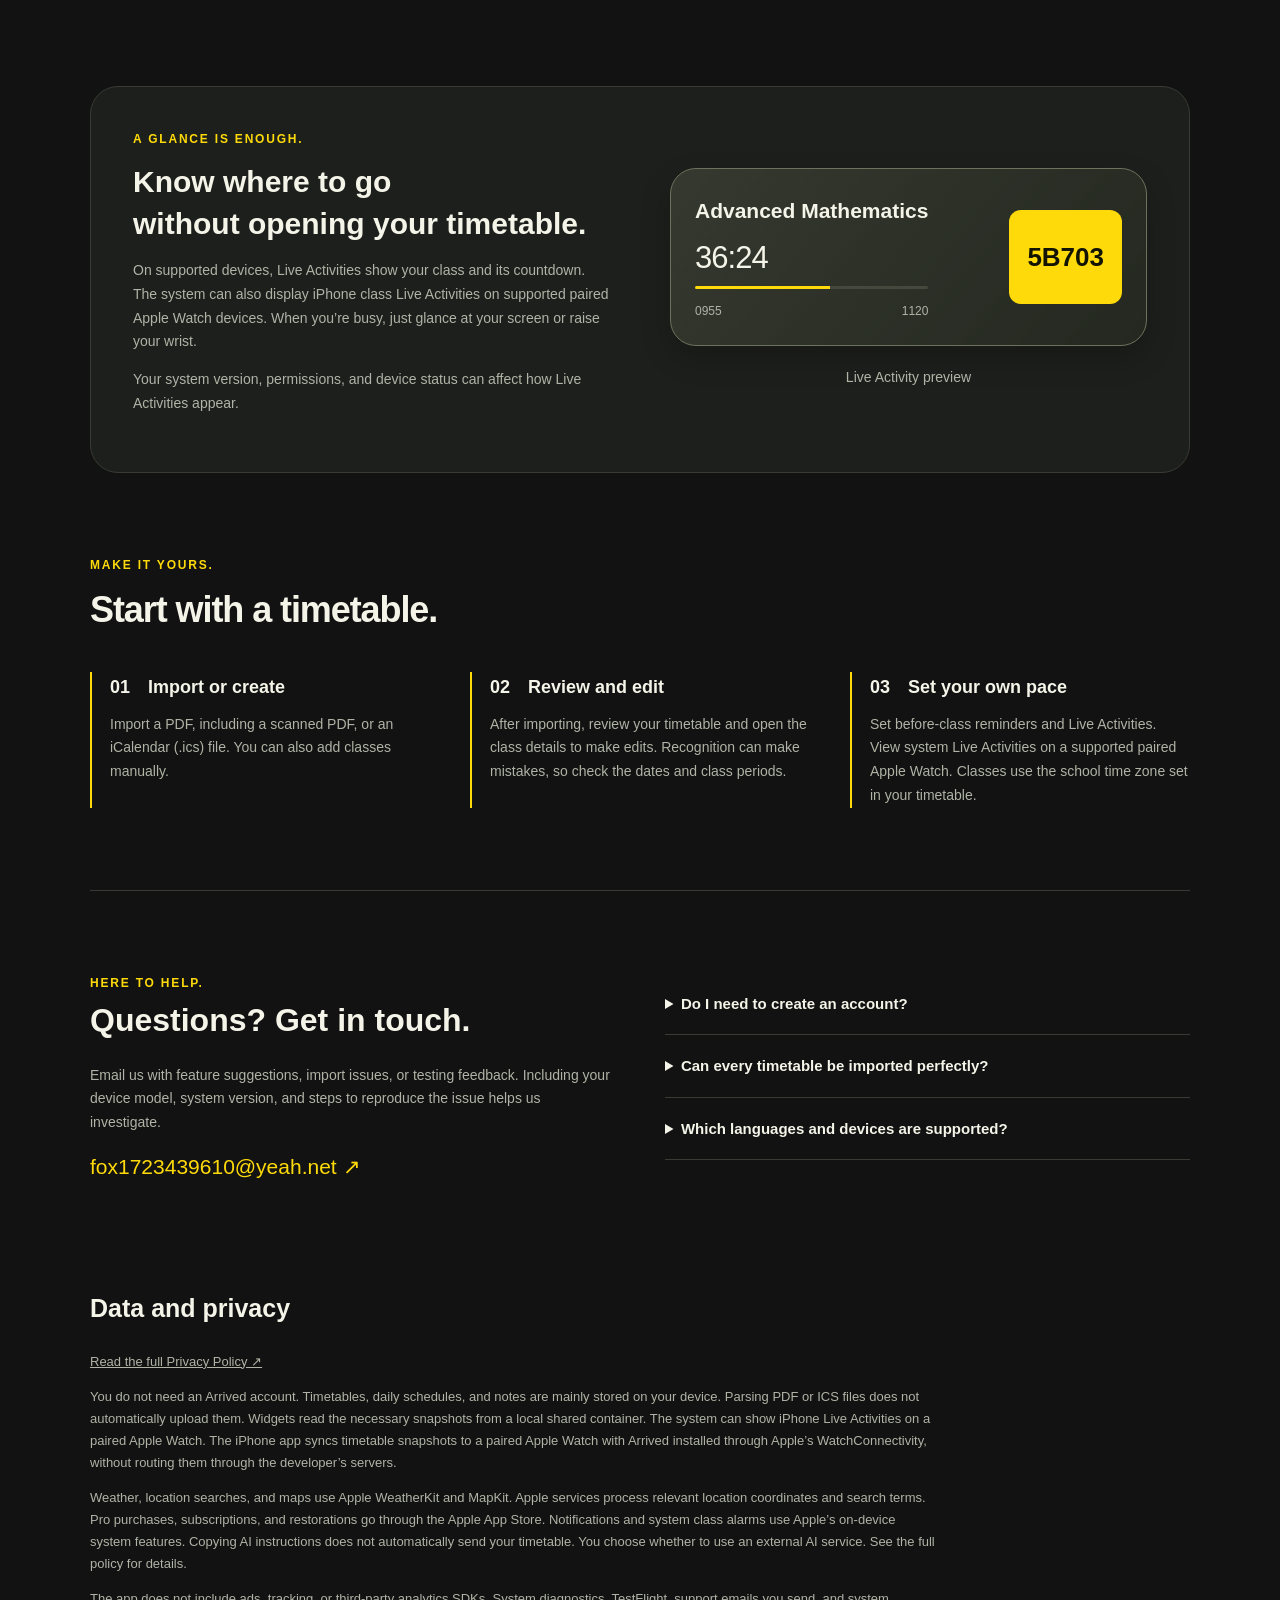
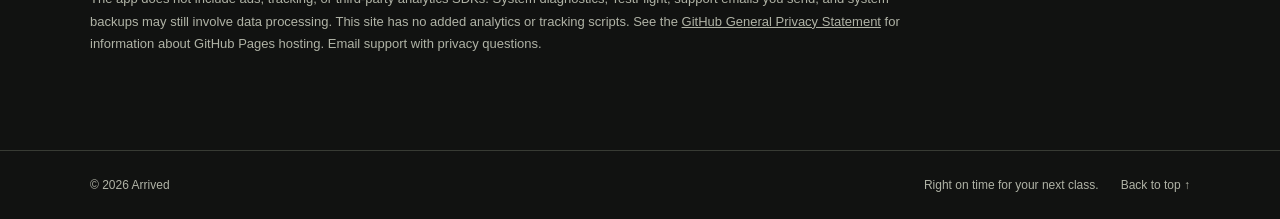
==== commit c8360188: "Align Apple Watch sync disclosures and update policy date" ====
--- a/index.html
+++ b/index.html
@@ -3,8 +3,8 @@
 <head>
 <meta charset="utf-8"><meta name="viewport" content="width=device-width,initial-scale=1">
 <title data-english-content="Arrived — Right on time for every class">Arrived课表 — 每一堂，都从容到场</title>
-<meta name="description" content="Arrived课表，为 iPhone 设计。今日课程、整周课表、PDF / ICS 导入、系统实时活动与课程备注。" data-english-content="Arrived is designed for iPhone. Today’s classes, the full week, PDF and ICS imports, system Live Activities, and class notes.">
-<meta name="theme-color" content="#111211"><meta property="og:title" content="Arrived课表" data-english-content="Arrived"><meta property="og:description" content="下一堂课，一眼就知道。为你的校园日常而设计。" data-english-content="See your next class at a glance. Designed for your everyday campus life."><meta property="og:type" content="website">
+<meta name="description" content="Arrived课表，为 iPhone 设计。今日课程、整周课表、PDF / ICS 导入、系统实时活动与课程备注。Apple Watch 伴侣 App 可从配对的 iPhone 同步课表快照。" data-english-content="Arrived is designed for iPhone. Today’s classes, the full week, PDF and ICS imports, system Live Activities, and class notes. The Apple Watch companion app syncs timetable snapshots from a paired iPhone.">
+<meta name="theme-color" content="#111211"><meta property="og:title" content="Arrived课表" data-english-content="Arrived"><meta property="og:description" content="下一堂课，一眼就知道。为你的校园日常而设计。Apple Watch 伴侣 App 可从配对的 iPhone 同步课表快照。" data-english-content="See your next class at a glance. Designed for your everyday campus life. The Apple Watch companion app syncs timetable snapshots from a paired iPhone."><meta property="og:type" content="website">
 <link rel="icon" href="icon.png"><link rel="apple-touch-icon" href="icon.png">
 <style>
 :root{color-scheme:dark;--bg:#111211;--surface:#1d1f1c;--text:#f4f4e9;--muted:#b0b3a6;--yellow:#ffda0a;--line:#383b34}*{box-sizing:border-box}html{scroll-behavior:smooth;scroll-padding-top:88px}body{margin:0;background:var(--bg);color:var(--text);font-family:-apple-system,BlinkMacSystemFont,"Segoe UI","PingFang SC",sans-serif;line-height:1.7}a{color:inherit;text-decoration:none}button,a{-webkit-tap-highlight-color:transparent}a:focus-visible,button:focus-visible{outline:3px solid var(--yellow);outline-offset:5px}header{border-bottom:1px solid var(--line)}.wrap{max-width:1180px;margin:auto;padding:0 40px}nav{display:flex;justify-content:space-between;align-items:center;min-height:88px;gap:20px}.brand{display:flex;align-items:center;gap:12px;font-weight:750;font-size:20px;white-space:nowrap}.brand img{width:38px;height:38px;border-radius:10px}.links{display:flex;gap:26px;font-size:14px;color:var(--muted)}.links a:hover{color:var(--yellow)}.hero{display:grid;grid-template-columns:1.15fr 1fr;gap:64px;align-items:center;padding-top:92px;padding-bottom:88px}.eyebrow{text-transform:uppercase;letter-spacing:.15em;font-size:12px;color:var(--yellow);font-weight:650}.hero h1{font-size:clamp(42px,5.5vw,72px);line-height:1.2;letter-spacing:-.055em;margin:24px 0}.hero h1 span{color:var(--yellow)}.intro{max-width:480px;font-size:17px;color:var(--muted);margin:0 0 32px}.actions{display:flex;gap:14px;flex-wrap:wrap;align-items:center}.button{display:inline-flex;justify-content:center;align-items:center;min-height:48px;padding:10px 22px;border-radius:30px;background:var(--yellow);color:#181900;font-size:14px;font-weight:700}.button.secondary{background:none;border:1px solid #5a5d52;color:var(--text)}.available{color:var(--muted);font-size:12px;margin-top:24px}.visual{position:relative;padding:26px 0 26px 22px}.visual:before{content:"";position:absolute;inset:0;border:1px solid var(--line);border-radius:200px 200px 32px 32px;background:radial-gradient(ellipse at 50% 30%,#43473355,transparent 70%)}.phone{position:relative;width:300px;max-width:100%;margin:auto;border:6px solid #454741;border-radius:44px;background:#0b0c0b;padding:18px 16px 24px;box-shadow:0 30px 65px #0007}.island{width:90px;height:24px;margin:0 auto 24px;border-radius:16px;background:#242622}.phone h2{font-size:30px;line-height:1.1;margin:0 0 10px}.date{font-size:11px;color:var(--muted)}.tabs{display:flex;background:#252724;border-radius:14px;font-size:11px;text-align:center;margin:18px 0 24px;padding:3px}.tabs span{flex:1}.tabs span:first-child{background:#50524b;border-radius:12px}.day-title{display:flex;justify-content:space-between;font-size:13px;margin-bottom:18px}.day-title small{color:var(--muted)}.lesson{display:grid;grid-template-columns:43px 1fr;gap:9px;margin-bottom:14px}.time{font-size:12px;position:relative;padding-top:11px}.time small{display:block;font-size:10px;color:var(--muted)}.course{border:1px solid #555a4a;border-radius:19px;background:linear-gradient(135deg,#30332cf0,#232621);padding:12px 9px;display:flex;gap:8px;align-items:center}.course strong{font-size:13px;display:block}.course small{font-size:10px;color:var(--muted)}.state{font-size:10px;color:var(--yellow);margin:6px 0}.gate{margin-left:auto;background:var(--yellow);color:#121400;border-radius:12px;padding:18px 7px;font-weight:800;font-size:15px;font-variant-numeric:tabular-nums}.progress{height:3px;border-radius:5px;background:#45483c;margin-top:10px;overflow:hidden}.progress:after{content:"";display:block;width:58%;height:100%;background:var(--yellow)}.note{padding:11px;border:1px solid #45483c;border-radius:12px;font-size:11px;color:var(--muted);margin:18px 0}.homebar{width:88px;height:4px;background:#e4e5d9;border-radius:4px;margin:28px auto 0}.caption{position:relative;text-align:center;color:var(--muted);font-size:11px;margin:20px 0 0}.platforms{display:flex;justify-content:space-between;border-top:1px solid var(--line);border-bottom:1px solid var(--line);padding:24px 0;color:var(--muted);font-size:13px;gap:16px;flex-wrap:wrap}.platforms b{color:var(--text);font-weight:500}section{padding:82px 0}.section-head{display:flex;align-items:end;justify-content:space-between;gap:40px;margin-bottom:38px}.section-head h2{font-size:36px;line-height:1.3;letter-spacing:-.03em;margin:12px 0 0}.section-head p{max-width:340px;color:var(--muted);font-size:14px;margin:0}.features{display:grid;grid-template-columns:repeat(3,1fr);gap:34px}.feature{border-top:1px solid var(--line);padding-top:22px}.num{font-size:12px;color:var(--yellow);font-family:monospace}.feature h3{font-size:22px;margin:12px 0}.feature p{font-size:14px;color:var(--muted);margin:0}.activity{display:grid;grid-template-columns:1fr 1fr;gap:60px;align-items:center;background:var(--surface);border:1px solid var(--line);padding:42px;border-radius:28px}.activity h2{font-size:30px;line-height:1.4;margin:12px 0}.activity p{color:var(--muted);font-size:14px}.ticket{background:linear-gradient(130deg,#454a3b99,#242820);border:1px solid #6c725b;border-radius:26px;padding:24px;box-shadow:0 12px 30px #0003}.ticket-top{display:flex;gap:16px;align-items:center}.ticket strong{font-size:21px}.ticket .gate{font-size:26px;padding:25px 18px}.countdown{font-size:31px;letter-spacing:-.03em;line-height:1.2;margin-top:10px;font-variant-numeric:tabular-nums}.ticket-bottom{font-size:12px;display:flex;justify-content:space-between;color:var(--muted);margin-top:12px}.steps{list-style:none;margin:0;padding:0;display:grid;grid-template-columns:repeat(3,1fr);gap:40px}.steps li{padding-left:18px;border-left:2px solid var(--yellow)}.steps h3{font-size:18px;margin:0 0 10px}.steps p{color:var(--muted);font-size:14px;margin:0}.support{border-top:1px solid var(--line);display:grid;grid-template-columns:1fr 1fr;gap:50px}.support h2{font-size:32px;margin:0 0 16px}.support p{color:var(--muted);font-size:14px}.support a.email{display:inline-block;color:var(--yellow);font-size:clamp(15px,2vw,21px);overflow-wrap:anywhere}details{border-bottom:1px solid var(--line);padding:18px 0}summary{cursor:pointer;font-size:15px;font-weight:600}details p{margin-bottom:0}.privacy{padding-top:0;max-width:850px}.privacy h2{font-size:25px}.privacy p{font-size:13px;color:var(--muted)}footer{border-top:1px solid var(--line);padding:24px 0;color:var(--muted);font-size:12px}.foot{display:flex;justify-content:space-between;gap:20px;flex-wrap:wrap}@media(max-width:800px){.wrap{padding:0 22px}.hero{grid-template-columns:minmax(0,1fr);padding-top:55px;gap:35px}.visual{padding-left:0}.hero h1{font-size:49px}.features,.steps{grid-template-columns:1fr;gap:28px}.activity{grid-template-columns:1fr;padding:25px;gap:22px}.section-head{display:block}.section-head p{margin-top:20px}.support{grid-template-columns:1fr;gap:25px}.links{gap:15px}.brand{font-size:17px}section{padding:55px 0}.phone{width:300px}.section-head h2{font-size:30px}}@media(prefers-reduced-motion:reduce){html{scroll-behavior:auto}}
@@ -62,14 +62,14 @@
 </header>
 <main class="wrap">
 <div lang="zh-CN" data-site-language="zh">
-<div class="hero"><div><div class="eyebrow">Your day. Right on time.</div><h1>下一堂课，<br><span>一眼就知道。</span></h1><p class="intro">时间、地点，还有今天的小提醒。<br>Arrived课表，把校园日常整理得清楚一点，让你从容到场。</p><div class="actions"><a class="button" href="#features">认识 Arrived ↗</a><a class="button secondary" href="mailto:fox1723439610@yeah.net">联系开发者</a></div><p class="available">为 iPhone 设计 · 支持系统 Watch 实时活动 · 简体中文 / English</p></div>
+<div class="hero"><div><div class="eyebrow">Your day. Right on time.</div><h1>下一堂课，<br><span>一眼就知道。</span></h1><p class="intro">时间、地点，还有今天的小提醒。<br>Arrived课表，把校园日常整理得清楚一点，让你从容到场。</p><div class="actions"><a class="button" href="#features">认识 Arrived ↗</a><a class="button secondary" href="mailto:fox1723439610@yeah.net">联系开发者</a></div><p class="available">为 iPhone 设计 · Apple Watch 伴侣 App、课表同步与系统实时活动 · 简体中文 / English</p></div>
 <div class="visual"><div class="phone" role="img" aria-label="今日课表功能示意：课程时间轴、黄色教室标牌及课程进度"><div class="island"></div><h2>课表</h2><div class="date">10月13日 星期二<br>第 7 教学周</div><div class="tabs"><span>今日课表</span><span>整周课表</span></div><div class="day-title"><b>今日安排</b><small>1 / 3 已结束</small></div><div class="lesson"><div class="time">08:00<small>09:25</small></div><div class="course"><div><strong>大学英语</strong><small>已结束</small></div><div class="gate">5B203</div></div></div><div class="lesson"><div class="time">09:55<small>11:20</small></div><div class="course"><div><strong>高等数学</strong><div class="state">● 正在上课</div><small>第 3–4 节</small><div class="progress"></div></div><div class="gate">5B703</div></div></div><div class="lesson"><div class="time">14:00<small>15:35</small></div><div class="course"><div><strong>程序设计</strong><small>待上课</small></div><div class="gate">5D502</div></div></div><div class="note">▤ 单次课程备注，让今天的提醒留在今天。</div><div class="homebar"></div></div><p class="caption">界面功能示意 · 示例课程，非真实用户数据</p></div></div>
-<div class="platforms"><span><b>iPhone</b> · 随身课表</span><span><b>Apple Watch</b> · 系统实时活动</span><span><b>Live Activities</b> · 锁屏看进度</span></div>
+<div class="platforms"><span><b>iPhone</b> · 随身课表</span><span><b>Apple Watch</b> · 伴侣 App 与课表同步</span><span><b>Live Activities</b> · 锁屏看进度</span></div>
 </div>
 <div lang="en" data-site-language="en">
-<div class="hero"><div><div class="eyebrow">Your day. Right on time.</div><h1>Your next class,<br><span>at a glance.</span></h1><p class="intro">The time, the place, and today’s reminders.<br>Arrived keeps your campus day organized so you can get to class without the rush.</p><div class="actions"><a class="button" href="#features">Explore Arrived ↗</a><a class="button secondary" href="mailto:fox1723439610@yeah.net">Contact the developer</a></div><p class="available">Designed for iPhone · Live Activities on Apple Watch · Simplified Chinese / English</p></div>
+<div class="hero"><div><div class="eyebrow">Your day. Right on time.</div><h1>Your next class,<br><span>at a glance.</span></h1><p class="intro">The time, the place, and today’s reminders.<br>Arrived keeps your campus day organized so you can get to class without the rush.</p><div class="actions"><a class="button" href="#features">Explore Arrived ↗</a><a class="button secondary" href="mailto:fox1723439610@yeah.net">Contact the developer</a></div><p class="available">Designed for iPhone · Apple Watch companion app, timetable syncing, and system Live Activities · Simplified Chinese / English</p></div>
 <div class="visual"><div class="phone" role="img" aria-label="Today’s timetable preview with a class timeline, yellow classroom badges, and class progress"><div class="island"></div><h2>Timetable</h2><div class="date">Tuesday, October 13<br>Teaching week 7</div><div class="tabs"><span>Today</span><span>This week</span></div><div class="day-title"><b>Today’s schedule</b><small>1 / 3 completed</small></div><div class="lesson"><div class="time">08:00<small>09:25</small></div><div class="course"><div><strong>College English</strong><small>Completed</small></div><div class="gate">5B203</div></div></div><div class="lesson"><div class="time">09:55<small>11:20</small></div><div class="course"><div><strong>Advanced Mathematics</strong><div class="state">● In progress</div><small>Periods 3–4</small><div class="progress"></div></div><div class="gate">5B703</div></div></div><div class="lesson"><div class="time">14:00<small>15:35</small></div><div class="course"><div><strong>Programming</strong><small>Upcoming</small></div><div class="gate">5D502</div></div></div><div class="note">▤ Add a note to a single class to keep today’s reminders with today’s schedule.</div><div class="homebar"></div></div><p class="caption">Interface preview · Sample classes, no real user data</p></div></div>
-<div class="platforms"><span><b>iPhone</b> · Timetable on the go</span><span><b>Apple Watch</b> · System Live Activities</span><span><b>Live Activities</b> · Progress on the Lock Screen</span></div>
+<div class="platforms"><span><b>iPhone</b> · Timetable on the go</span><span><b>Apple Watch</b> · Companion app and timetable syncing</span><span><b>Live Activities</b> · Progress on the Lock Screen</span></div>
 </div>
 
 <div id="features">
@@ -97,19 +97,19 @@
 
 <div id="support">
 <div lang="zh-CN" data-site-language="zh">
-<section class="support"><div><div class="eyebrow">Here to help.</div><h2>有问题，告诉我们。</h2><p>功能建议、导入问题或测试反馈，都欢迎发来邮件。说明设备型号、系统版本和复现步骤，会更方便定位问题。</p><a class="email" href="mailto:fox1723439610@yeah.net">fox1723439610@yeah.net ↗</a></div><div><details><summary>需要注册账号吗？</summary><p>不需要。课表与备注保存在设备本地，核心功能无需登录。</p></details><details><summary>能把任意课表完全准确地导入吗？</summary><p>不同文件的表格结构和清晰度会影响识别。请在导入后核对课程、星期、教学周、节次和教室，必要时直接修改。</p></details><details><summary>支持什么语言与设备？</summary><p>App 支持简体中文与英文，并跟随系统语言，适用于 iOS 17 及以上的 iPhone。系统级上课闹钟需要 iOS 26 或更新版本；配对 Apple Watch 的实时活动显示取决于系统支持。当前不提供独立 Watch 课表 App。</p></details></div></section>
+<section class="support"><div><div class="eyebrow">Here to help.</div><h2>有问题，告诉我们。</h2><p>功能建议、导入问题或测试反馈，都欢迎发来邮件。说明设备型号、系统版本和复现步骤，会更方便定位问题。</p><a class="email" href="mailto:fox1723439610@yeah.net">fox1723439610@yeah.net ↗</a></div><div><details><summary>需要注册账号吗？</summary><p>不需要。课表与备注保存在设备本地，核心功能无需登录。</p></details><details><summary>能把任意课表完全准确地导入吗？</summary><p>不同文件的表格结构和清晰度会影响识别。请在导入后核对课程、星期、教学周、节次和教室，必要时直接修改。</p></details><details><summary>支持什么语言与设备？</summary><p>App 支持简体中文与英文，并跟随系统语言，适用于 iOS 17 及以上的 iPhone。系统级上课闹钟需要 iOS 26 或更新版本；配对 Apple Watch 的实时活动显示取决于系统支持。Arrived 提供 Apple Watch 伴侣 App，课表快照会从 iPhone 同步到已配对的 Apple Watch。</p></details></div></section>
 </div>
 <div lang="en" data-site-language="en">
-<section class="support"><div><div class="eyebrow">Here to help.</div><h2>Questions? Get in touch.</h2><p>Email us with feature suggestions, import issues, or testing feedback. Including your device model, system version, and steps to reproduce the issue helps us investigate.</p><a class="email" href="mailto:fox1723439610@yeah.net">fox1723439610@yeah.net ↗</a></div><div><details><summary>Do I need to create an account?</summary><p>No. Timetables and notes are kept locally on your device, and the core features work without signing in.</p></details><details><summary>Can every timetable be imported perfectly?</summary><p>Table layouts and file clarity affect recognition. After importing, check classes, days of the week, teaching weeks, class periods, and classrooms, and edit them as needed.</p></details><details><summary>Which languages and devices are supported?</summary><p>The app supports Simplified Chinese and English, follows your system language, and works on iPhone with iOS 17 or later. System class alarms require iOS 26 or later. Live Activities on a paired Apple Watch depend on system support. A standalone Apple Watch timetable app is currently unavailable.</p></details></div></section>
+<section class="support"><div><div class="eyebrow">Here to help.</div><h2>Questions? Get in touch.</h2><p>Email us with feature suggestions, import issues, or testing feedback. Including your device model, system version, and steps to reproduce the issue helps us investigate.</p><a class="email" href="mailto:fox1723439610@yeah.net">fox1723439610@yeah.net ↗</a></div><div><details><summary>Do I need to create an account?</summary><p>No. Timetables and notes are kept locally on your device, and the core features work without signing in.</p></details><details><summary>Can every timetable be imported perfectly?</summary><p>Table layouts and file clarity affect recognition. After importing, check classes, days of the week, teaching weeks, class periods, and classrooms, and edit them as needed.</p></details><details><summary>Which languages and devices are supported?</summary><p>The app supports Simplified Chinese and English, follows your system language, and works on iPhone with iOS 17 or later. System class alarms require iOS 26 or later. Live Activities on a paired Apple Watch depend on system support. Arrived includes an Apple Watch companion app. Timetable snapshots sync from iPhone to a paired Apple Watch.</p></details></div></section>
 </div>
 </div>
 
 <div id="privacy">
 <div lang="zh-CN" data-site-language="zh">
-<section class="privacy"><h2>关于数据与隐私</h2><p><a href="privacy.html" style="text-decoration:underline">阅读完整隐私政策 ↗</a></p><p>无需注册 Arrived 账号。课表、作息与备注主要在本机保存，PDF / ICS 解析不自动上传文件。小组件通过本机共享容器读取必要快照；系统可在配对 Watch 上展示 iPhone 实时活动，当前没有独立 Watch 课表同步。</p><p>天气查询、地点搜索及地图展示使用 Apple WeatherKit / MapKit；相关地点坐标、搜索词会由 Apple 服务处理。Pro 购买、订阅和恢复通过 Apple App Store。通知与系统级上课闹钟使用 Apple 本地系统能力。复制 AI 指令不自动发送课表；外部 AI 由你自行选择。详情请阅读完整政策。</p><p>App 未接入广告、追踪或第三方分析 SDK。系统诊断、TestFlight、主动支持邮件及系统备份仍可能涉及相应处理。本网站未添加统计或追踪脚本；GitHub Pages 的托管处理见 <a href="https://docs.github.com/en/site-policy/privacy-policies/github-general-privacy-statement" style="text-decoration:underline">GitHub 隐私声明</a>。隐私问题请联系支持邮箱。</p></section>
+<section class="privacy"><h2>关于数据与隐私</h2><p><a href="privacy.html" style="text-decoration:underline">阅读完整隐私政策 ↗</a></p><p>无需注册 Arrived 账号。课表、作息与备注主要在本机保存，PDF / ICS 解析不自动上传文件。小组件通过本机共享容器读取必要快照；系统可在配对 Watch 上展示 iPhone 实时活动。iPhone 通过 Apple 的 WatchConnectivity 向已配对并安装 Arrived 的 Apple Watch 同步课表快照，不经开发者服务器中转。</p><p>天气查询、地点搜索及地图展示使用 Apple WeatherKit / MapKit；相关地点坐标、搜索词会由 Apple 服务处理。Pro 购买、订阅和恢复通过 Apple App Store。通知与系统级上课闹钟使用 Apple 本地系统能力。复制 AI 指令不自动发送课表；外部 AI 由你自行选择。详情请阅读完整政策。</p><p>App 未接入广告、追踪或第三方分析 SDK。系统诊断、TestFlight、主动支持邮件及系统备份仍可能涉及相应处理。本网站未添加统计或追踪脚本；GitHub Pages 的托管处理见 <a href="https://docs.github.com/en/site-policy/privacy-policies/github-general-privacy-statement" style="text-decoration:underline">GitHub 隐私声明</a>。隐私问题请联系支持邮箱。</p></section>
 </div>
 <div lang="en" data-site-language="en">
-<section class="privacy"><h2>Data and privacy</h2><p><a href="privacy.html" style="text-decoration:underline">Read the full Privacy Policy ↗</a></p><p>You do not need an Arrived account. Timetables, daily schedules, and notes are mainly stored on your device. Parsing PDF or ICS files does not automatically upload them. Widgets read the necessary snapshots from a local shared container. The system can show iPhone Live Activities on a paired Apple Watch. Standalone Apple Watch timetable syncing is currently unavailable.</p><p>Weather, location searches, and maps use Apple WeatherKit and MapKit. Apple services process relevant location coordinates and search terms. Pro purchases, subscriptions, and restorations go through the Apple App Store. Notifications and system class alarms use Apple’s on-device system features. Copying AI instructions does not automatically send your timetable. You choose whether to use an external AI service. See the full policy for details.</p><p>The app does not include ads, tracking, or third-party analytics SDKs. System diagnostics, TestFlight, support emails you send, and system backups may still involve data processing. This site has no added analytics or tracking scripts. See the <a href="https://docs.github.com/en/site-policy/privacy-policies/github-general-privacy-statement" style="text-decoration:underline">GitHub General Privacy Statement</a> for information about GitHub Pages hosting. Email support with privacy questions.</p></section>
+<section class="privacy"><h2>Data and privacy</h2><p><a href="privacy.html" style="text-decoration:underline">Read the full Privacy Policy ↗</a></p><p>You do not need an Arrived account. Timetables, daily schedules, and notes are mainly stored on your device. Parsing PDF or ICS files does not automatically upload them. Widgets read the necessary snapshots from a local shared container. The system can show iPhone Live Activities on a paired Apple Watch. The iPhone app syncs timetable snapshots to a paired Apple Watch with Arrived installed through Apple’s WatchConnectivity, without routing them through the developer’s servers.</p><p>Weather, location searches, and maps use Apple WeatherKit and MapKit. Apple services process relevant location coordinates and search terms. Pro purchases, subscriptions, and restorations go through the Apple App Store. Notifications and system class alarms use Apple’s on-device system features. Copying AI instructions does not automatically send your timetable. You choose whether to use an external AI service. See the full policy for details.</p><p>The app does not include ads, tracking, or third-party analytics SDKs. System diagnostics, TestFlight, support emails you send, and system backups may still involve data processing. This site has no added analytics or tracking scripts. See the <a href="https://docs.github.com/en/site-policy/privacy-policies/github-general-privacy-statement" style="text-decoration:underline">GitHub General Privacy Statement</a> for information about GitHub Pages hosting. Email support with privacy questions.</p></section>
 </div>
 </div>
 </main>
